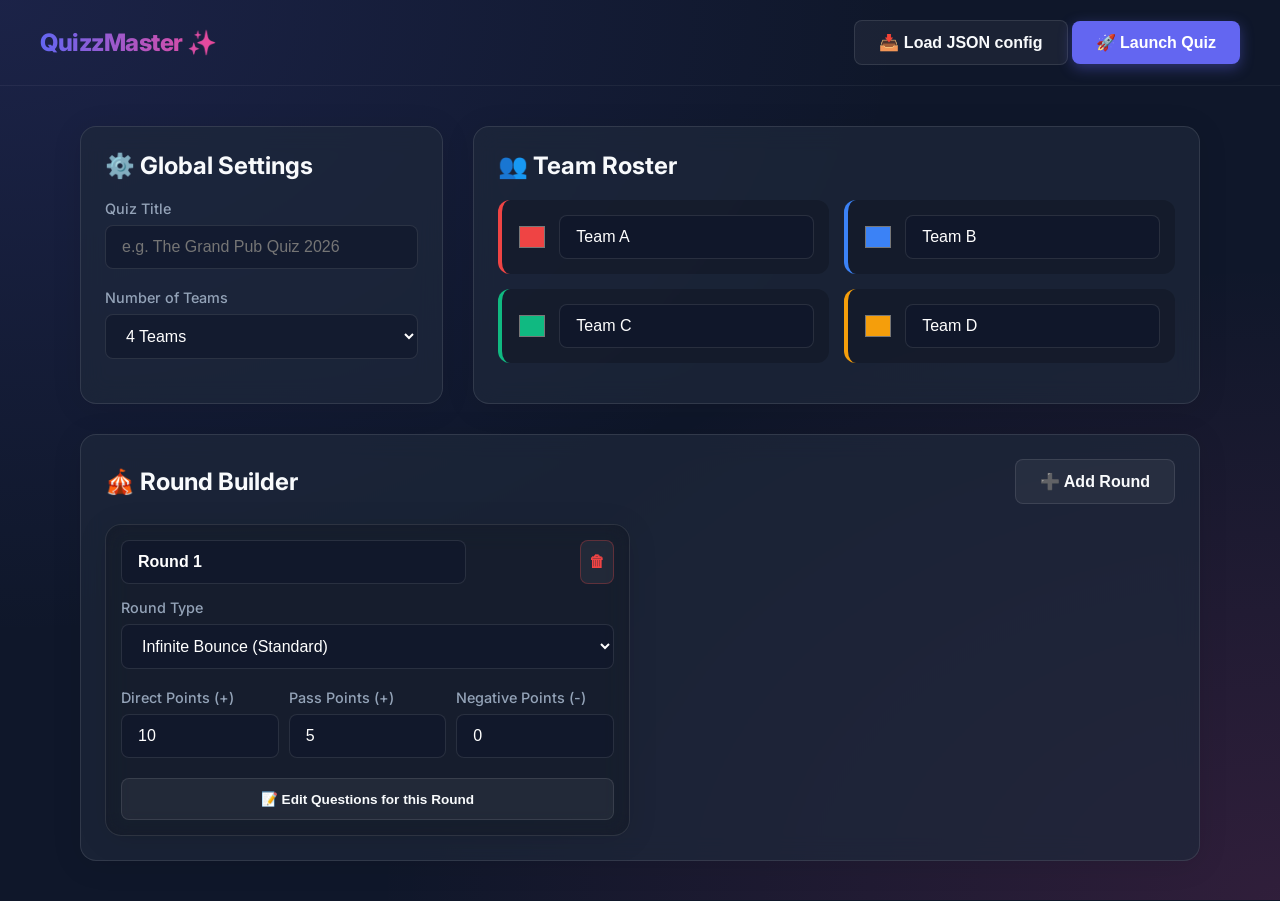
==== index.html @ 23660778 "Initial commit: Phase 1 QuizzMaster Platform" ====
<!DOCTYPE html>
<html lang="en">
<head>
    <meta charset="UTF-8">
    <meta name="viewport" content="width=device-width, initial-scale=1.0">
    <title>QuizzMaster | Setup Wizard</title>
    <link href="https://fonts.googleapis.com/css2?family=Inter:wght@400;500;600;700;800&display=swap" rel="stylesheet">
    <link rel="stylesheet" href="css/style.css">
</head>
<body>
    <header>
        <div class="brand">QuizzMaster ✨</div>
        <div>
            <button class="btn btn-secondary" onclick="loadSavedConfig()">📥 Load JSON config</button>
            <button class="btn btn-primary" onclick="launchQuiz()">🚀 Launch Quiz</button>
        </div>
    </header>

    <main class="animate-fade-in">
        <div class="setup-grid">
            <!-- Sidebar / Settings -->
            <div class="glass-panel">
                <h2 style="margin-bottom: 20px;">⚙️ Global Settings</h2>
                
                <div class="form-group">
                    <label>Quiz Title</label>
                    <input type="text" id="quizTitle" placeholder="e.g. The Grand Pub Quiz 2026">
                </div>

                <div class="form-group">
                    <label>Number of Teams</label>
                    <select id="teamCount" onchange="generateTeamInputs()">
                        <option value="2">2 Teams</option>
                        <option value="3">3 Teams</option>
                        <option value="4" selected>4 Teams</option>
                        <option value="5">5 Teams</option>
                        <option value="6">6 Teams</option>
                        <option value="8">8 Teams</option>
                        <option value="10">10 Teams</option>
                    </select>
                </div>
            </div>

            <!-- Teams Configuration -->
            <div class="glass-panel">
                <div style="display: flex; justify-content: space-between; align-items: center; margin-bottom: 20px;">
                    <h2>👥 Team Roster</h2>
                </div>
                
                <div id="teamsContainer" class="teams-list">
                    <!-- Injected via JS -->
                </div>
            </div>
        </div>

        <!-- Rounds Configuration -->
        <div class="glass-panel" style="margin-top: 30px;">
            <div style="display: flex; justify-content: space-between; align-items: center; margin-bottom: 20px;">
                <h2>🎪 Round Builder</h2>
                <button class="btn btn-secondary" onclick="addRound()">➕ Add Round</button>
            </div>
            
            <div id="roundsContainer" style="display: grid; grid-template-columns: 1fr 1fr; gap: 20px;">
                <!-- Injected via JS -->
            </div>
        </div>
    </main>

    <script src="js/setup.js"></script>
</body>
</html>
---- css/style.css ----
:root {
    --primary: #6366F1;
    --primary-hover: #4F46E5;
    --secondary: #ec4899;
    --bg-dark: #0f172a;
    --bg-card: rgba(30, 41, 59, 0.7);
    --text-main: #f8fafc;
    --text-muted: #94a3b8;
    --accent: #10b981;
    --danger: #ef4444;
}

* {
    box-sizing: border-box;
    margin: 0;
    padding: 0;
}

body {
    font-family: 'Inter', -apple-system, sans-serif;
    background: var(--bg-dark);
    background-image: 
        radial-gradient(at 0% 0%, rgba(99, 102, 241, 0.15) 0px, transparent 50%),
        radial-gradient(at 100% 100%, rgba(236, 72, 153, 0.15) 0px, transparent 50%);
    background-attachment: fixed;
    color: var(--text-main);
    min-height: 100vh;
    display: flex;
    flex-direction: column;
}

/* Glassmorphism Cards */
.glass-panel {
    background: var(--bg-card);
    backdrop-filter: blur(12px);
    -webkit-backdrop-filter: blur(12px);
    border: 1px solid rgba(255, 255, 255, 0.1);
    border-radius: 16px;
    padding: 24px;
    box-shadow: 0 4px 30px rgba(0, 0, 0, 0.1);
}

header {
    padding: 20px 40px;
    display: flex;
    justify-content: space-between;
    align-items: center;
    border-bottom: 1px solid rgba(255, 255, 255, 0.05);
}

.brand {
    font-size: 1.5rem;
    font-weight: 800;
    background: linear-gradient(to right, var(--primary), var(--secondary));
    -webkit-background-clip: text;
    -webkit-text-fill-color: transparent;
    letter-spacing: -0.5px;
}

main {
    flex: 1;
    padding: 40px;
    max-width: 1200px;
    margin: 0 auto;
    width: 100%;
}

/* Forms & Inputs */
.form-group {
    margin-bottom: 20px;
}
.form-group label {
    display: block;
    margin-bottom: 8px;
    font-weight: 500;
    color: var(--text-muted);
    font-size: 0.9rem;
}
input[type="text"], input[type="number"], select {
    width: 100%;
    padding: 12px 16px;
    background: rgba(15, 23, 42, 0.6);
    border: 1px solid rgba(255, 255, 255, 0.1);
    border-radius: 8px;
    color: #fff;
    font-size: 1rem;
    transition: all 0.3s ease;
}
input:focus, select:focus {
    outline: none;
    border-color: var(--primary);
    box-shadow: 0 0 0 3px rgba(99, 102, 241, 0.2);
}

/* Buttons */
.btn {
    padding: 12px 24px;
    border: none;
    border-radius: 8px;
    font-size: 1rem;
    font-weight: 600;
    cursor: pointer;
    transition: all 0.2s ease;
    display: inline-flex;
    align-items: center;
    justify-content: center;
    gap: 8px;
}
.btn-primary {
    background: var(--primary);
    color: #fff;
    box-shadow: 0 4px 14px 0 rgba(99, 102, 241, 0.39);
}
.btn-primary:hover {
    background: var(--primary-hover);
    transform: translateY(-1px);
}
.btn-secondary {
    background: rgba(255, 255, 255, 0.05);
    color: var(--text-main);
    border: 1px solid rgba(255, 255, 255, 0.1);
}
.btn-secondary:hover {
    background: rgba(255, 255, 255, 0.1);
}

/* Setup Wizard Grid */
.setup-grid {
    display: grid;
    grid-template-columns: 1fr 2fr;
    gap: 30px;
}

.teams-list {
    display: grid;
    grid-template-columns: repeat(auto-fill, minmax(250px, 1fr));
    gap: 15px;
    margin-top: 20px;
}
.team-card {
    display: flex;
    align-items: center;
    gap: 12px;
    background: rgba(0,0,0,0.2);
    padding: 15px;
    border-radius: 12px;
    border-left: 4px solid var(--team-color, var(--primary));
}

/* Animations */
@keyframes fadeIn {
    from { opacity: 0; transform: translateY(10px); }
    to { opacity: 1; transform: translateY(0); }
}
.animate-fade-in {
    animation: fadeIn 0.4s ease forwards;
}
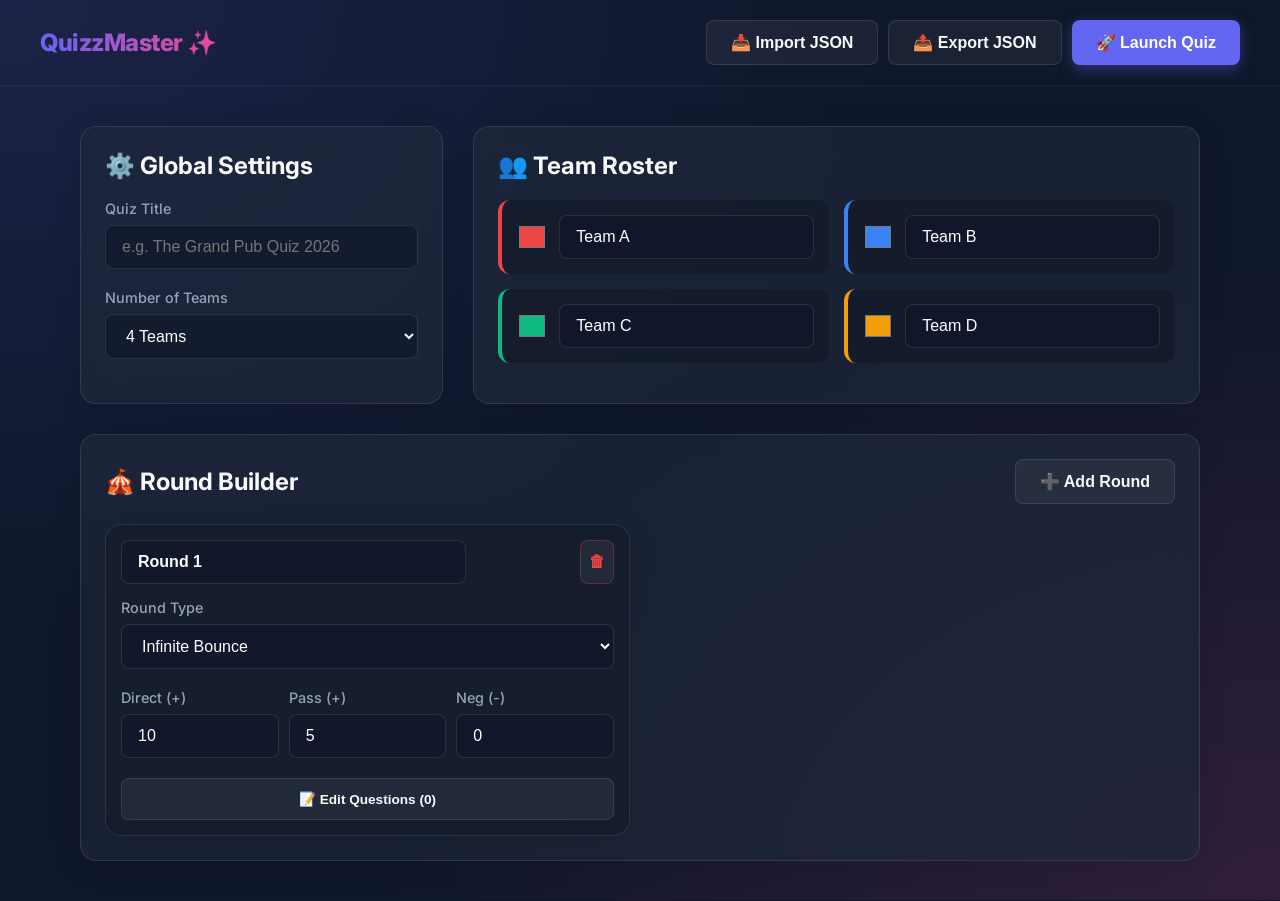
==== commit 2572ac7a: "Phase 2: Question CMS and Media Engine" ====
--- a/index.html
+++ b/index.html
@@ -10,23 +10,22 @@
 <body>
     <header>
         <div class="brand">QuizzMaster ✨</div>
-        <div>
-            <button class="btn btn-secondary" onclick="loadSavedConfig()">📥 Load JSON config</button>
+        <div style="display: flex; gap: 10px;">
+            <input type="file" id="importFile" style="display:none" accept=".json">
+            <button class="btn btn-secondary" onclick="document.getElementById('importFile').click()">📥 Import JSON</button>
+            <button class="btn btn-secondary" onclick="exportConfig()">📤 Export JSON</button>
             <button class="btn btn-primary" onclick="launchQuiz()">🚀 Launch Quiz</button>
         </div>
     </header>
 
     <main class="animate-fade-in">
         <div class="setup-grid">
-            <!-- Sidebar / Settings -->
             <div class="glass-panel">
                 <h2 style="margin-bottom: 20px;">⚙️ Global Settings</h2>
-                
                 <div class="form-group">
                     <label>Quiz Title</label>
                     <input type="text" id="quizTitle" placeholder="e.g. The Grand Pub Quiz 2026">
                 </div>
-
                 <div class="form-group">
                     <label>Number of Teams</label>
                     <select id="teamCount" onchange="generateTeamInputs()">
@@ -41,30 +40,60 @@
                 </div>
             </div>
 
-            <!-- Teams Configuration -->
             <div class="glass-panel">
                 <div style="display: flex; justify-content: space-between; align-items: center; margin-bottom: 20px;">
                     <h2>👥 Team Roster</h2>
                 </div>
-                
-                <div id="teamsContainer" class="teams-list">
-                    <!-- Injected via JS -->
-                </div>
+                <div id="teamsContainer" class="teams-list"></div>
             </div>
         </div>
 
-        <!-- Rounds Configuration -->
         <div class="glass-panel" style="margin-top: 30px;">
             <div style="display: flex; justify-content: space-between; align-items: center; margin-bottom: 20px;">
                 <h2>🎪 Round Builder</h2>
                 <button class="btn btn-secondary" onclick="addRound()">➕ Add Round</button>
             </div>
-            
-            <div id="roundsContainer" style="display: grid; grid-template-columns: 1fr 1fr; gap: 20px;">
-                <!-- Injected via JS -->
+            <div id="roundsContainer" style="display: grid; grid-template-columns: 1fr 1fr; gap: 20px;"></div>
+        </div>
+    </main>
+
+    <!-- Question Builder Modal -->
+    <div id="qModal" class="modal-overlay">
+        <div class="modal-content">
+            <div class="modal-header">
+                <h2 id="modalRoundTitle">Edit Questions</h2>
+                <button class="btn btn-secondary" onclick="closeModal()" style="padding: 5px 10px;">✕</button>
+            </div>
+            <div class="modal-body">
+                <div id="questionsList"></div>
+                
+                <div style="background: rgba(15,23,42,0.8); padding: 20px; border-radius: 8px; margin-top: 20px;">
+                    <h3>Add New Question</h3>
+                    <div class="form-group" style="margin-top: 15px;">
+                        <label>Question Text</label>
+                        <textarea id="newQText" placeholder="What is the capital of France?"></textarea>
+                    </div>
+                    <div class="form-group">
+                        <label>Question Media (Optional YouTube ID or Image URL)</label>
+                        <input type="text" id="newQMedia" placeholder="e.g. dQw4w9WgXcQ (YT ID) or https://img.url">
+                    </div>
+                    
+                    <div class="form-group" style="margin-top: 20px; border-top: 1px solid rgba(255,255,255,0.1); padding-top: 15px;">
+                        <label>Answer Text</label>
+                        <textarea id="newAText" placeholder="Paris"></textarea>
+                    </div>
+                    <div class="form-group">
+                        <label>Answer Media (Optional YouTube ID or Image URL)</label>
+                        <input type="text" id="newAMedia" placeholder="e.g. dQw4w9WgXcQ (YT ID) or https://img.url">
+                    </div>
+                    <button class="btn btn-primary" style="width: 100%;" onclick="saveNewQuestion()">➕ Save Question</button>
+                </div>
+            </div>
+            <div class="modal-footer">
+                <button class="btn btn-secondary" onclick="closeModal()">Done</button>
             </div>
         </div>
-    </main>
+    </div>
 
     <script src="js/setup.js"></script>
 </body>
--- a/css/style.css
+++ b/css/style.css
@@ -29,7 +29,6 @@
     flex-direction: column;
 }
 
-/* Glassmorphism Cards */
 .glass-panel {
     background: var(--bg-card);
     backdrop-filter: blur(12px);
@@ -65,7 +64,6 @@
     width: 100%;
 }
 
-/* Forms & Inputs */
 .form-group {
     margin-bottom: 20px;
 }
@@ -76,7 +74,7 @@
     color: var(--text-muted);
     font-size: 0.9rem;
 }
-input[type="text"], input[type="number"], select {
+input[type="text"], input[type="number"], select, textarea {
     width: 100%;
     padding: 12px 16px;
     background: rgba(15, 23, 42, 0.6);
@@ -86,13 +84,13 @@
     font-size: 1rem;
     transition: all 0.3s ease;
 }
-input:focus, select:focus {
+textarea { resize: vertical; min-height: 80px; }
+input:focus, select:focus, textarea:focus {
     outline: none;
     border-color: var(--primary);
     box-shadow: 0 0 0 3px rgba(99, 102, 241, 0.2);
 }
 
-/* Buttons */
 .btn {
     padding: 12px 24px;
     border: none;
@@ -111,47 +109,69 @@
     color: #fff;
     box-shadow: 0 4px 14px 0 rgba(99, 102, 241, 0.39);
 }
-.btn-primary:hover {
-    background: var(--primary-hover);
-    transform: translateY(-1px);
-}
+.btn-primary:hover { background: var(--primary-hover); transform: translateY(-1px); }
 .btn-secondary {
     background: rgba(255, 255, 255, 0.05);
     color: var(--text-main);
     border: 1px solid rgba(255, 255, 255, 0.1);
 }
-.btn-secondary:hover {
-    background: rgba(255, 255, 255, 0.1);
+.btn-secondary:hover { background: rgba(255, 255, 255, 0.1); }
+.btn-danger {
+    background: var(--danger);
+    color: #fff;
+}
+.btn-danger:hover { filter: brightness(0.9); }
+
+.setup-grid { display: grid; grid-template-columns: 1fr 2fr; gap: 30px; }
+.teams-list { display: grid; grid-template-columns: repeat(auto-fill, minmax(250px, 1fr)); gap: 15px; margin-top: 20px; }
+.team-card { display: flex; align-items: center; gap: 12px; background: rgba(0,0,0,0.2); padding: 15px; border-radius: 12px; border-left: 4px solid var(--team-color, var(--primary)); }
+
+/* Modals */
+.modal-overlay {
+    position: fixed;
+    top: 0; left: 0; right: 0; bottom: 0;
+    background: rgba(0,0,0,0.8);
+    backdrop-filter: blur(5px);
+    display: flex;
+    align-items: center;
+    justify-content: center;
+    z-index: 1000;
+    opacity: 0;
+    pointer-events: none;
+    transition: opacity 0.3s ease;
+}
+.modal-overlay.active {
+    opacity: 1;
+    pointer-events: all;
+}
+.modal-content {
+    background: var(--bg-dark);
+    width: 90%;
+    max-width: 800px;
+    max-height: 90vh;
+    border-radius: 16px;
+    border: 1px solid rgba(255,255,255,0.1);
+    display: flex;
+    flex-direction: column;
+    box-shadow: 0 10px 40px rgba(0,0,0,0.5);
+    transform: translateY(20px);
+    transition: transform 0.3s ease;
+}
+.modal-overlay.active .modal-content { transform: translateY(0); }
+.modal-header { padding: 20px; border-bottom: 1px solid rgba(255,255,255,0.1); display: flex; justify-content: space-between; align-items: center; }
+.modal-body { padding: 20px; overflow-y: auto; flex: 1; }
+.modal-footer { padding: 20px; border-top: 1px solid rgba(255,255,255,0.1); text-align: right; }
+
+.question-item {
+    background: rgba(255,255,255,0.05);
+    padding: 15px;
+    border-radius: 8px;
+    margin-bottom: 15px;
+    border-left: 4px solid var(--secondary);
 }
 
-/* Setup Wizard Grid */
-.setup-grid {
-    display: grid;
-    grid-template-columns: 1fr 2fr;
-    gap: 30px;
-}
-
-.teams-list {
-    display: grid;
-    grid-template-columns: repeat(auto-fill, minmax(250px, 1fr));
-    gap: 15px;
-    margin-top: 20px;
-}
-.team-card {
-    display: flex;
-    align-items: center;
-    gap: 12px;
-    background: rgba(0,0,0,0.2);
-    padding: 15px;
-    border-radius: 12px;
-    border-left: 4px solid var(--team-color, var(--primary));
-}
-
-/* Animations */
 @keyframes fadeIn {
     from { opacity: 0; transform: translateY(10px); }
     to { opacity: 1; transform: translateY(0); }
 }
-.animate-fade-in {
-    animation: fadeIn 0.4s ease forwards;
-}
+.animate-fade-in { animation: fadeIn 0.4s ease forwards; }
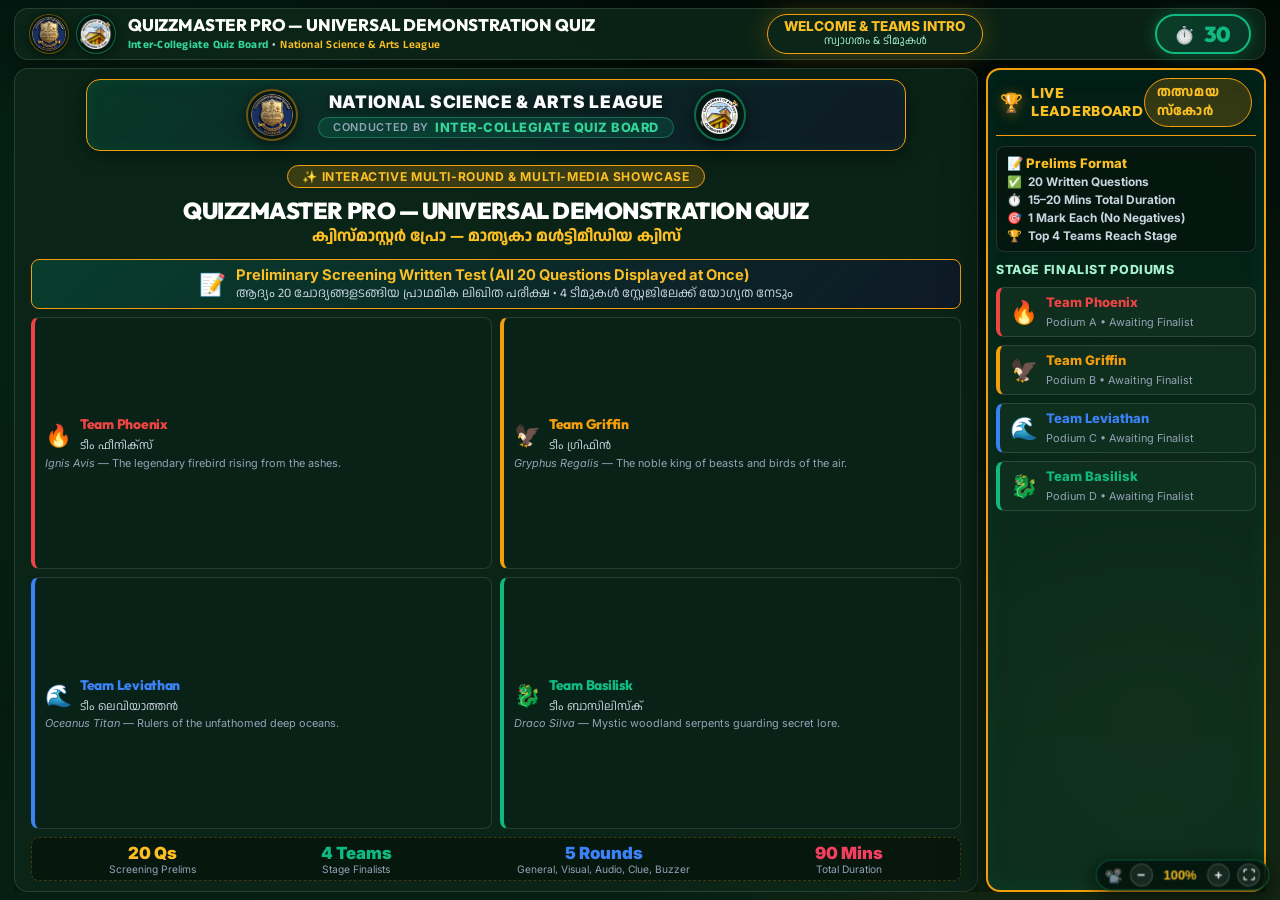
==== commit 54fc4f57: "feat: Upgrade to QuizzMaster Pro with Visual Studio, dynamic logos, 8 themes, and multimedia support" ====
--- a/index.html
+++ b/index.html
@@ -3,98 +3,82 @@
 <head>
     <meta charset="UTF-8">
     <meta name="viewport" content="width=device-width, initial-scale=1.0">
-    <title>QuizzMaster | Setup Wizard</title>
-    <link href="https://fonts.googleapis.com/css2?family=Inter:wght@400;500;600;700;800&display=swap" rel="stylesheet">
-    <link rel="stylesheet" href="css/style.css">
+    <title>The Sahyadri Wildlife Quiz 2026 | Public Projection Screen</title>
+        <link rel="preconnect" href="https://fonts.googleapis.com">
+    <link rel="preconnect" href="https://fonts.gstatic.com" crossorigin>
+    <link href="https://fonts.googleapis.com/css2?family=Anek+Malayalam:wght@300;400;500;600;700;800&family=Outfit:wght@400;600;700;800;900&family=Inter:wght@400;500;600;700&display=swap" rel="stylesheet">
+    <link rel="stylesheet" href="css/common.css?v=65">
+    <link rel="stylesheet" href="css/public.css?v=65">
 </head>
 <body>
-    <header>
-        <div class="brand">QuizzMaster ✨</div>
-        <div style="display: flex; gap: 10px;">
-            <input type="file" id="importFile" style="display:none" accept=".json">
-            <button class="btn btn-secondary" onclick="document.getElementById('importFile').click()">📥 Import JSON</button>
-            <button class="btn btn-secondary" onclick="exportConfig()">📤 Export JSON</button>
-            <button class="btn btn-primary" onclick="launchQuiz()">🚀 Launch Quiz</button>
-        </div>
-    </header>
-
-    <main class="animate-fade-in">
-        <div class="setup-grid">
-            <div class="glass-panel">
-                <h2 style="margin-bottom: 20px;">⚙️ Global Settings</h2>
-                <div class="form-group">
-                    <label>Quiz Title</label>
-                    <input type="text" id="quizTitle" placeholder="e.g. The Grand Pub Quiz 2026">
+    <div class="public-container">
+        <!-- Top Navigation & Stage HUD -->
+        <header class="public-header glass-panel">
+            <div class="brand-section">
+                <div class="brand-institution-logos" id="publicBrandLogos">
+                    <img src="assets/branding/gvc_college_emblem_512.png" alt="Primary Logo" class="brand-logo-img emblem-college" id="publicLogoPrimary" />
+                    <img src="assets/branding/gvc_botany_logo.png" alt="Secondary Logo" class="brand-logo-img emblem-botany" id="publicLogoSecondary" />
                 </div>
-                <div class="form-group">
-                    <label>Number of Teams</label>
-                    <select id="teamCount" onchange="generateTeamInputs()">
-                        <option value="2">2 Teams</option>
-                        <option value="3">3 Teams</option>
-                        <option value="4" selected>4 Teams</option>
-                        <option value="5">5 Teams</option>
-                        <option value="6">6 Teams</option>
-                        <option value="8">8 Teams</option>
-                        <option value="10">10 Teams</option>
-                    </select>
+                <div class="brand-title">
+                    <h1 id="publicQuizTitle">THE SAHYADRI WILDLIFE QUIZ</h1>
+                    <p class="brand-conducted-by" id="publicBrandConductedBy">
+                        <span class="inst-dept" id="publicDeptText">Department of Botany</span> • <span class="inst-college" id="publicInstText">Govt. Victoria College, Palakkad</span>
+                    </p>
                 </div>
             </div>
 
-            <div class="glass-panel">
-                <div style="display: flex; justify-content: space-between; align-items: center; margin-bottom: 20px;">
-                    <h2>👥 Team Roster</h2>
+            <div class="round-info-pill" id="roundInfoPill">
+                <span class="round-title-main" id="roundTitleEn">Stage Finals</span>
+                <span class="round-title-sub ml-text" id="roundTitleMl">സ്റ്റേജ് മത്സരങ്ങൾ</span>
+            </div>
+
+            <div class="timer-container">
+                <div class="timer-box" id="timerBox">30</div>
+            </div>
+        </header>
+
+        <!-- Main Stage Split Layout -->
+        <main class="public-body">
+            <!-- Left Main Stage Area -->
+            <section class="stage-main" id="stageArea">
+                <!-- Dynamically populated via public_app.js -->
+            </section>
+
+            <!-- Right Dedicated Live Scoreboard (Self-Contained) -->
+            <aside class="stage-sidebar glass-panel" id="stageSidebar">
+                <div class="scoreboard-header">
+                    <div class="scoreboard-title-group">
+                        <span class="scoreboard-header-icon">🏆</span>
+                        <h3>Live Leaderboard</h3>
+                    </div>
+                    <span class="badge badge-gold ml-text">തത്സമയ സ്കോർ</span>
                 </div>
-                <div id="teamsContainer" class="teams-list"></div>
-            </div>
-        </div>
-
-        <div class="glass-panel" style="margin-top: 30px;">
-            <div style="display: flex; justify-content: space-between; align-items: center; margin-bottom: 20px;">
-                <h2>🎪 Round Builder</h2>
-                <button class="btn btn-secondary" onclick="addRound()">➕ Add Round</button>
-            </div>
-            <div id="roundsContainer" style="display: grid; grid-template-columns: 1fr 1fr; gap: 20px;"></div>
-        </div>
-    </main>
-
-    <!-- Question Builder Modal -->
-    <div id="qModal" class="modal-overlay">
-        <div class="modal-content">
-            <div class="modal-header">
-                <h2 id="modalRoundTitle">Edit Questions</h2>
-                <button class="btn btn-secondary" onclick="closeModal()" style="padding: 5px 10px;">✕</button>
-            </div>
-            <div class="modal-body">
-                <div id="questionsList"></div>
-                
-                <div style="background: rgba(15,23,42,0.8); padding: 20px; border-radius: 8px; margin-top: 20px;">
-                    <h3>Add New Question</h3>
-                    <div class="form-group" style="margin-top: 15px;">
-                        <label>Question Text</label>
-                        <textarea id="newQText" placeholder="What is the capital of France?"></textarea>
-                    </div>
-                    <div class="form-group">
-                        <label>Question Media (Optional YouTube ID or Image URL)</label>
-                        <input type="text" id="newQMedia" placeholder="e.g. dQw4w9WgXcQ (YT ID) or https://img.url">
-                    </div>
-                    
-                    <div class="form-group" style="margin-top: 20px; border-top: 1px solid rgba(255,255,255,0.1); padding-top: 15px;">
-                        <label>Answer Text</label>
-                        <textarea id="newAText" placeholder="Paris"></textarea>
-                    </div>
-                    <div class="form-group">
-                        <label>Answer Media (Optional YouTube ID or Image URL)</label>
-                        <input type="text" id="newAMedia" placeholder="e.g. dQw4w9WgXcQ (YT ID) or https://img.url">
-                    </div>
-                    <button class="btn btn-primary" style="width: 100%;" onclick="saveNewQuestion()">➕ Save Question</button>
+                <div class="teams-list" id="teamsList">
+                    <!-- Dynamically populated & sorted 4 team score cards -->
                 </div>
-            </div>
-            <div class="modal-footer">
-                <button class="btn btn-secondary" onclick="closeModal()">Done</button>
-            </div>
-        </div>
+                <div class="stage-sidebar-footer" id="sidebarFooter">
+                    <!-- Scoring rules & stage status matrix -->
+                </div>
+            </aside>
+        </main>
     </div>
 
-    <script src="js/setup.js"></script>
+    <!-- Discreet Floating Projector Zoom & Fullscreen Calibration HUD -->
+    <div id="projectorZoomHud" class="projector-zoom-hud" title="Projector Screen Calibration">
+        <span class="hud-icon">📽️</span>
+        <button type="button" class="hud-btn" id="hudBtnZoomOut" onclick="adjustProjectorZoom(-0.05)" title="Zoom Out (-5%)">−</button>
+        <span id="hudZoomText" class="hud-text" onclick="setProjectorZoom(1.0)" title="Click to reset to 100%">100%</span>
+        <button type="button" class="hud-btn" id="hudBtnZoomIn" onclick="adjustProjectorZoom(0.05)" title="Zoom In (+5%)">+</button>
+        <button type="button" class="hud-btn hud-btn-fit" onclick="togglePublicFullscreen()" title="Toggle True Borderless Fullscreen (F11)">⛶</button>
+    </div>
+
+    <!-- Core Scripts -->
+    <script src="presets/sample_multimedia_quiz.js?v=66"></script>
+    <script src="presets/sahyadri_wildlife_2026.js?v=66"></script>
+    <script src="js/media_player.js?v=66"></script>
+    <script src="js/sound_effects.js?v=66"></script>
+    <script src="js/quiz_data.js?v=66"></script>
+    <script src="js/quiz_state.js?v=66"></script>
+    <script src="js/public_app.js?v=66"></script>
 </body>
 </html>
--- a/css/common.css
+++ b/css/common.css
@@ -0,0 +1,309 @@
+/* Design Tokens & Global Styles */
+@import url('https://fonts.googleapis.com/css2?family=Anek+Malayalam:wght@300;400;500;600;700;800&family=Outfit:wght@400;600;700;800;900&family=Inter:wght@400;500;600;700&display=swap');
+
+/* ==========================================================================
+   Curated High-Contrast Dark Themes for Stage & Projection
+   ========================================================================== */
+
+/* 1. Emerald Rainforest (Default) */
+:root, [data-theme="emerald"] {
+    --theme-name: 'emerald';
+    --bg-dark: #04140D;
+    --bg-canvas: #082115;
+    --bg-panel: rgba(12, 38, 25, 0.88);
+    --bg-card: rgba(16, 48, 32, 0.95);
+    --bg-card-subtle: rgba(5, 23, 15, 0.92);
+    --accent-primary: #10B981;
+    --accent-dark: #064E3B;
+    --accent-glow: rgba(16, 185, 129, 0.28);
+    --border-accent: rgba(16, 185, 129, 0.4);
+    --border-gold: #F59E0B;
+    --border-subtle: rgba(245, 158, 11, 0.25);
+    --border-card: rgba(255, 255, 255, 0.12);
+    --border-emerald: #10B981;
+    --text-white: #FFFFFF;
+    --text-gold: #FBBF24;
+    --text-mint: #A7F3D0;
+    --text-muted: #94A3B8;
+    --emerald-primary: #10B981;
+    --emerald-dark: #064E3B;
+    --amber-primary: #F59E0B;
+    --sapphire-primary: #3B82F6;
+    --ruby-primary: #EF4444;
+    --gold-primary: #F59E0B;
+    --radius-sm: 8px;
+    --radius-md: 14px;
+    --radius-lg: 20px;
+    --shadow-glow: 0 0 25px rgba(245, 158, 11, 0.25);
+    --shadow-card: 0 10px 30px rgba(0, 0, 0, 0.45);
+    --font-heading: 'Outfit', sans-serif;
+    --font-body: 'Inter', sans-serif;
+    --font-ml: 'Anek Malayalam', 'Nirmala UI', sans-serif;
+    --bg-gradient: radial-gradient(circle at 10% 20%, rgba(16, 185, 129, 0.12) 0%, transparent 40%), radial-gradient(circle at 90% 80%, rgba(245, 158, 11, 0.08) 0%, transparent 40%), linear-gradient(180deg, #020C07 0%, #061F13 100%);
+    --answer-card-grad: linear-gradient(135deg, rgba(6, 78, 59, 0.92), rgba(15, 23, 42, 0.96));
+}
+
+/* 2. Midnight Oceanic / Deep Sapphire */
+[data-theme="sapphire"] {
+    --theme-name: 'sapphire';
+    --bg-dark: #020B17;
+    --bg-canvas: #06162E;
+    --bg-panel: rgba(10, 31, 64, 0.88);
+    --bg-card: rgba(14, 43, 87, 0.95);
+    --bg-card-subtle: rgba(5, 21, 46, 0.92);
+    --accent-primary: #0EA5E9;
+    --accent-dark: #0369A1;
+    --accent-glow: rgba(14, 165, 233, 0.3);
+    --border-accent: rgba(14, 165, 233, 0.4);
+    --border-gold: #F59E0B;
+    --border-subtle: rgba(56, 189, 248, 0.28);
+    --border-card: rgba(255, 255, 255, 0.14);
+    --border-emerald: #0EA5E9;
+    --text-white: #FFFFFF;
+    --text-gold: #FBBF24;
+    --text-mint: #BAE6FD;
+    --text-muted: #94A3B8;
+    --emerald-primary: #0EA5E9;
+    --emerald-dark: #0369A1;
+    --bg-gradient: radial-gradient(circle at 10% 20%, rgba(14, 165, 233, 0.16) 0%, transparent 40%), radial-gradient(circle at 90% 80%, rgba(245, 158, 11, 0.08) 0%, transparent 40%), linear-gradient(180deg, #01060E 0%, #06172E 100%);
+    --answer-card-grad: linear-gradient(135deg, rgba(12, 53, 107, 0.94), rgba(4, 14, 28, 0.98));
+}
+
+/* 3. Volcanic Obsidian / Crimson Twilight */
+[data-theme="obsidian"] {
+    --theme-name: 'obsidian';
+    --bg-dark: #0E0508;
+    --bg-canvas: #1A0A10;
+    --bg-panel: rgba(43, 15, 26, 0.88);
+    --bg-card: rgba(61, 21, 37, 0.95);
+    --bg-card-subtle: rgba(26, 9, 16, 0.92);
+    --accent-primary: #F43F5E;
+    --accent-dark: #9F1239;
+    --accent-glow: rgba(244, 63, 94, 0.3);
+    --border-accent: rgba(244, 63, 94, 0.4);
+    --border-gold: #F59E0B;
+    --border-subtle: rgba(244, 63, 94, 0.28);
+    --border-card: rgba(255, 255, 255, 0.14);
+    --border-emerald: #F43F5E;
+    --text-white: #FFFFFF;
+    --text-gold: #FBBF24;
+    --text-mint: #FECDD3;
+    --text-muted: #A1A1AA;
+    --emerald-primary: #F43F5E;
+    --emerald-dark: #9F1239;
+    --bg-gradient: radial-gradient(circle at 10% 20%, rgba(244, 63, 94, 0.16) 0%, transparent 40%), radial-gradient(circle at 90% 80%, rgba(245, 158, 11, 0.08) 0%, transparent 40%), linear-gradient(180deg, #080204 0%, #170910 100%);
+    --answer-card-grad: linear-gradient(135deg, rgba(136, 19, 55, 0.94), rgba(18, 5, 11, 0.98));
+}
+
+/* 4. Royal Amethyst / Sahyadri Twilight */
+[data-theme="amethyst"] {
+    --theme-name: 'amethyst';
+    --bg-dark: #0A0514;
+    --bg-canvas: #140A26;
+    --bg-panel: rgba(36, 17, 66, 0.88);
+    --bg-card: rgba(49, 24, 92, 0.95);
+    --bg-card-subtle: rgba(22, 10, 41, 0.92);
+    --accent-primary: #8B5CF6;
+    --accent-dark: #5B21B6;
+    --accent-glow: rgba(139, 92, 246, 0.3);
+    --border-accent: rgba(139, 92, 246, 0.4);
+    --border-gold: #F59E0B;
+    --border-subtle: rgba(167, 139, 250, 0.28);
+    --border-card: rgba(255, 255, 255, 0.14);
+    --border-emerald: #8B5CF6;
+    --text-white: #FFFFFF;
+    --text-gold: #FBBF24;
+    --text-mint: #DDD6FE;
+    --text-muted: #A1A1AA;
+    --emerald-primary: #8B5CF6;
+    --emerald-dark: #5B21B6;
+    --bg-gradient: radial-gradient(circle at 10% 20%, rgba(139, 92, 246, 0.16) 0%, transparent 40%), radial-gradient(circle at 90% 80%, rgba(245, 158, 11, 0.08) 0%, transparent 40%), linear-gradient(180deg, #05020B 0%, #130924 100%);
+    --answer-card-grad: linear-gradient(135deg, rgba(91, 33, 182, 0.94), rgba(15, 6, 26, 0.98));
+}
+
+/* 5. Sahyadri Slate / Arctic Graphite */
+[data-theme="slate"] {
+    --theme-name: 'slate';
+    --bg-dark: #080C14;
+    --bg-canvas: #0F172A;
+    --bg-panel: rgba(30, 41, 59, 0.9);
+    --bg-card: rgba(41, 56, 82, 0.95);
+    --bg-card-subtle: rgba(15, 23, 42, 0.92);
+    --accent-primary: #38BDF8;
+    --accent-dark: #0284C7;
+    --accent-glow: rgba(56, 189, 248, 0.3);
+    --border-accent: rgba(56, 189, 248, 0.4);
+    --border-gold: #F59E0B;
+    --border-subtle: rgba(245, 158, 11, 0.3);
+    --border-card: rgba(255, 255, 255, 0.15);
+    --border-emerald: #38BDF8;
+    --text-white: #FFFFFF;
+    --text-gold: #FBBF24;
+    --text-mint: #E2E8F0;
+    --text-muted: #94A3B8;
+    --emerald-primary: #38BDF8;
+    --emerald-dark: #0284C7;
+    --bg-gradient: radial-gradient(circle at 10% 20%, rgba(56, 189, 248, 0.12) 0%, transparent 40%), radial-gradient(circle at 90% 80%, rgba(245, 158, 11, 0.08) 0%, transparent 40%), linear-gradient(180deg, #04070D 0%, #0E1626 100%);
+    --answer-card-grad: linear-gradient(135deg, rgba(30, 41, 59, 0.95), rgba(9, 14, 24, 0.98));
+}
+
+/* 6. Golden Savanna / Warm Dusk Bronze */
+[data-theme="savanna"] {
+    --theme-name: 'savanna';
+    --bg-dark: #120904;
+    --bg-canvas: #1F1007;
+    --bg-panel: rgba(45, 23, 11, 0.88);
+    --bg-card: rgba(64, 32, 16, 0.95);
+    --bg-card-subtle: rgba(26, 13, 6, 0.92);
+    --accent-primary: #F59E0B;
+    --accent-dark: #B45309;
+    --accent-glow: rgba(245, 158, 11, 0.3);
+    --border-accent: rgba(245, 158, 11, 0.45);
+    --border-gold: #FBBF24;
+    --border-subtle: rgba(245, 158, 11, 0.28);
+    --border-card: rgba(255, 255, 255, 0.14);
+    --border-emerald: #F59E0B;
+    --text-white: #FFFFFF;
+    --text-gold: #FBBF24;
+    --text-mint: #FDE68A;
+    --text-muted: #A1A1AA;
+    --emerald-primary: #F59E0B;
+    --emerald-dark: #B45309;
+    --bg-gradient: radial-gradient(circle at 10% 20%, rgba(245, 158, 11, 0.16) 0%, transparent 40%), radial-gradient(circle at 90% 80%, rgba(234, 88, 12, 0.08) 0%, transparent 40%), linear-gradient(180deg, #0A0401 0%, #170B05 100%);
+    --answer-card-grad: linear-gradient(135deg, rgba(146, 64, 14, 0.94), rgba(24, 11, 5, 0.98));
+}
+
+/* 7. Cyberpunk Neon (Electric Purple & Neon Cyan) */
+[data-theme="cyber"] {
+    --theme-name: 'cyber';
+    --bg-dark: #070614;
+    --bg-canvas: #0E0A24;
+    --bg-panel: rgba(22, 16, 52, 0.90);
+    --bg-card: rgba(32, 24, 76, 0.95);
+    --bg-card-subtle: rgba(14, 10, 34, 0.92);
+    --accent-primary: #06B6D4;
+    --accent-dark: #0891B2;
+    --accent-glow: rgba(6, 182, 212, 0.35);
+    --border-accent: rgba(6, 182, 212, 0.5);
+    --border-gold: #F43F5E;
+    --border-subtle: rgba(168, 85, 247, 0.32);
+    --border-card: rgba(255, 255, 255, 0.16);
+    --border-emerald: #06B6D4;
+    --text-white: #FFFFFF;
+    --text-gold: #F472B6;
+    --text-mint: #67E8F9;
+    --text-muted: #94A3B8;
+    --emerald-primary: #06B6D4;
+    --emerald-dark: #0891B2;
+    --bg-gradient: radial-gradient(circle at 10% 20%, rgba(6, 182, 212, 0.18) 0%, transparent 40%), radial-gradient(circle at 90% 80%, rgba(236, 72, 153, 0.14) 0%, transparent 40%), linear-gradient(180deg, #05030F 0%, #0E0A26 100%);
+    --answer-card-grad: linear-gradient(135deg, rgba(49, 18, 92, 0.96), rgba(10, 6, 26, 0.98));
+}
+
+/* 8. Imperial Monochrome (Deep Charcoal & Regal Gold) */
+[data-theme="monochrome"] {
+    --theme-name: 'monochrome';
+    --bg-dark: #0A0A0C;
+    --bg-canvas: #131316;
+    --bg-panel: rgba(24, 24, 28, 0.92);
+    --bg-card: rgba(36, 36, 42, 0.95);
+    --bg-card-subtle: rgba(18, 18, 22, 0.92);
+    --accent-primary: #F59E0B;
+    --accent-dark: #B45309;
+    --accent-glow: rgba(245, 158, 11, 0.35);
+    --border-accent: rgba(245, 158, 11, 0.55);
+    --border-gold: #FBBF24;
+    --border-subtle: rgba(255, 255, 255, 0.20);
+    --border-card: rgba(255, 255, 255, 0.18);
+    --border-emerald: #F59E0B;
+    --text-white: #FFFFFF;
+    --text-gold: #FBBF24;
+    --text-mint: #E5E7EB;
+    --text-muted: #A1A1AA;
+    --emerald-primary: #F59E0B;
+    --emerald-dark: #B45309;
+    --bg-gradient: radial-gradient(circle at 10% 20%, rgba(245, 158, 11, 0.14) 0%, transparent 40%), radial-gradient(circle at 90% 80%, rgba(255, 255, 255, 0.05) 0%, transparent 40%), linear-gradient(180deg, #060608 0%, #121215 100%);
+    --answer-card-grad: linear-gradient(135deg, rgba(45, 45, 52, 0.96), rgba(12, 12, 14, 0.98));
+}
+
+
+
+* {
+    margin: 0;
+    padding: 0;
+    box-sizing: border-box;
+}
+
+body {
+    background-color: var(--bg-dark);
+    background-image: var(--bg-gradient);
+    color: var(--text-white);
+    font-family: var(--font-body);
+    min-height: 100vh;
+    overflow-x: hidden;
+    transition: background-color 0.3s ease, background-image 0.3s ease;
+}
+
+h1, h2, h3, h4 {
+    font-family: var(--font-heading);
+    letter-spacing: -0.02em;
+}
+
+.ml-text, [lang="ml"], .qn-text-ml, .answer-title-ml, .team-name-ml, .round-title-sub, .exam-card-ml, .round-intro-title-ml, .round-desc-ml, .clue-ml, .fact-ml, .welcome-title-ml, .winner-title-ml, .prelim-q-ml {
+    font-family: var(--font-ml) !important;
+    letter-spacing: normal;
+    line-height: 1.42;
+}
+
+/* Glassmorphism Classes */
+.glass-panel {
+    background: var(--bg-panel);
+    backdrop-filter: blur(14px);
+    -webkit-backdrop-filter: blur(14px);
+    border: 1px solid var(--border-card);
+    border-radius: var(--radius-md);
+    box-shadow: var(--shadow-card);
+}
+
+.gold-glow {
+    box-shadow: 0 0 30px rgba(245, 158, 11, 0.35);
+}
+
+.badge {
+    display: inline-flex;
+    align-items: center;
+    gap: 6px;
+    padding: 4px 12px;
+    border-radius: 9999px;
+    font-size: 0.85rem;
+    font-weight: 700;
+    text-transform: uppercase;
+    letter-spacing: 0.05em;
+}
+
+.badge-gold {
+    background: rgba(245, 158, 11, 0.2);
+    color: var(--text-gold);
+    border: 1px solid var(--border-gold);
+}
+
+.badge-emerald {
+    background: rgba(16, 185, 129, 0.2);
+    color: var(--emerald-primary);
+    border: 1px solid var(--emerald-primary);
+}
+
+/* Custom Scrollbar */
+::-webkit-scrollbar {
+    width: 8px;
+    height: 8px;
+}
+::-webkit-scrollbar-track {
+    background: rgba(0, 0, 0, 0.2);
+}
+::-webkit-scrollbar-thumb {
+    background: var(--emerald-dark);
+    border-radius: 4px;
+}
+::-webkit-scrollbar-thumb:hover {
+    background: var(--emerald-primary);
+}
--- a/css/public.css
+++ b/css/public.css
@@ -0,0 +1,2363 @@
+/* ==========================================================================
+   THE SAHYADRI WILDLIFE QUIZ - PUBLIC PROJECTION VIEWPORT STYLES
+   Engineered for 100% Zero-Scrollbar Fit, No Empty Voids & Anek Malayalam
+   ========================================================================== */
+
+/* Universal Scrollbar Killer - STRICTLY NO SCROLL BARS */
+* {
+    scrollbar-width: none !important;
+    -ms-overflow-style: none !important;
+}
+*::-webkit-scrollbar {
+    display: none !important;
+    width: 0 !important;
+    height: 0 !important;
+}
+
+html, body {
+    margin: 0;
+    padding: 0;
+    width: 100vw;
+    height: 100vh;
+    max-width: 100vw;
+    max-height: 100vh;
+    overflow: hidden !important;
+    box-sizing: border-box;
+    font-family: var(--font-body);
+}
+
+:root {
+    --projector-zoom: 1;
+}
+
+/* Public Root Container */
+.public-container {
+    display: flex;
+    flex-direction: column;
+    zoom: var(--projector-zoom, 1);
+    width: calc(100vw / var(--projector-zoom, 1));
+    height: calc(100vh / var(--projector-zoom, 1));
+    max-width: calc(100vw / var(--projector-zoom, 1));
+    max-height: calc(100vh / var(--projector-zoom, 1));
+    padding: 8px 14px;
+    gap: 8px;
+    overflow: hidden !important;
+    box-sizing: border-box;
+    transform-origin: top left;
+}
+
+/* Top Header Bar */
+.public-header {
+    display: flex;
+    justify-content: space-between;
+    align-items: center;
+    padding: 6px 14px;
+    height: 52px;
+    flex-shrink: 0;
+    box-sizing: border-box;
+}
+
+.brand-section {
+    display: flex;
+    align-items: center;
+    gap: 12px;
+}
+
+.brand-institution-logos {
+    display: flex;
+    align-items: center;
+    gap: 7px;
+    flex-shrink: 0;
+}
+
+.brand-logo-img {
+    height: 40px;
+    width: 40px;
+    object-fit: contain;
+    border-radius: 50%;
+    background: rgba(4, 20, 14, 0.75);
+    padding: 2px;
+    box-shadow: 0 2px 8px rgba(0, 0, 0, 0.45);
+    border: 1.5px solid rgba(245, 158, 11, 0.4);
+    flex-shrink: 0;
+    transition: transform 0.25s ease, box-shadow 0.25s ease;
+}
+
+.brand-logo-img.emblem-botany {
+    border-color: rgba(16, 185, 129, 0.5);
+}
+
+.brand-logo-img:hover {
+    transform: scale(1.08);
+    box-shadow: 0 4px 14px rgba(16, 185, 129, 0.5);
+}
+
+.brand-logo-icon {
+    font-size: 1.5rem;
+    background: linear-gradient(135deg, var(--accent-primary), var(--accent-dark));
+    width: 38px;
+    height: 38px;
+    display: flex;
+    align-items: center;
+    justify-content: center;
+    border-radius: var(--radius-sm);
+    box-shadow: 0 4px 15px var(--accent-glow);
+    flex-shrink: 0;
+}
+
+.brand-title {
+    display: flex;
+    flex-direction: column;
+    justify-content: center;
+}
+
+.brand-title h1 {
+    font-size: 1.05rem;
+    font-weight: 800;
+    color: var(--text-white);
+    letter-spacing: -0.01em;
+    margin: 0;
+    white-space: nowrap;
+    line-height: 1.2;
+}
+
+.brand-title p {
+    font-size: 0.72rem;
+    color: var(--text-gold);
+    font-weight: 600;
+    margin: 0;
+    font-family: var(--font-ml) !important;
+    white-space: nowrap;
+}
+
+.brand-conducted-by {
+    font-size: 0.70rem !important;
+    color: #CBD5E1 !important;
+    font-weight: 600 !important;
+    margin: 1px 0 0 0 !important;
+    white-space: nowrap;
+    display: flex;
+    align-items: center;
+    gap: 4px;
+    letter-spacing: 0.02em;
+    font-family: var(--font-body) !important;
+}
+
+.brand-conducted-by .inst-dept {
+    color: #34D399;
+    font-weight: 700;
+}
+
+.brand-conducted-by .inst-college {
+    color: var(--text-gold);
+    font-weight: 600;
+}
+
+.round-info-pill {
+    display: flex;
+    flex-direction: column;
+    align-items: center;
+    justify-content: center;
+    background: var(--bg-panel);
+    border: 1.5px solid var(--border-gold);
+    padding: 3px 16px;
+    border-radius: var(--radius-lg);
+    box-shadow: var(--shadow-glow);
+}
+
+.round-title-main {
+    font-size: 0.85rem;
+    font-weight: 800;
+    color: var(--text-gold);
+    text-transform: uppercase;
+    white-space: nowrap;
+}
+
+.round-title-sub {
+    font-size: 0.70rem;
+    color: var(--text-mint);
+    font-family: var(--font-ml) !important;
+    white-space: nowrap;
+}
+
+/* Timer Display - Sleek Broadcast Capsule Pill (NO CLIPPING) */
+.timer-container {
+    display: flex;
+    align-items: center;
+    gap: 8px;
+    flex-shrink: 0;
+}
+
+.timer-box {
+    min-width: 96px;
+    height: 40px;
+    padding: 0 14px;
+    border-radius: 20px;
+    background: linear-gradient(135deg, rgba(16, 185, 129, 0.18), rgba(6, 78, 59, 0.42));
+    border: 2px solid var(--emerald-primary);
+    display: inline-flex;
+    align-items: center;
+    justify-content: center;
+    gap: 8px;
+    font-family: var(--font-heading);
+    font-size: 1.35rem;
+    font-weight: 900;
+    color: var(--emerald-primary);
+    box-shadow: 0 0 16px rgba(16, 185, 129, 0.35);
+    transition: all 0.3s ease;
+    letter-spacing: 0.04em;
+    box-sizing: border-box;
+    white-space: nowrap;
+}
+
+.timer-warning {
+    border-color: var(--ruby-primary) !important;
+    color: var(--ruby-primary) !important;
+    background: linear-gradient(135deg, rgba(239, 68, 68, 0.22), rgba(185, 28, 28, 0.45)) !important;
+    box-shadow: 0 0 25px rgba(239, 68, 68, 0.6) !important;
+    animation: timerPulse 0.6s infinite alternate;
+}
+
+@keyframes timerPulse {
+    0% { transform: scale(1); }
+    100% { transform: scale(1.06); }
+}
+
+/* Main Layout Split - Self-Contained Balanced Proportions */
+.public-body {
+    display: grid;
+    grid-template-columns: 1fr clamp(340px, 23.5vw, 420px);
+    gap: 12px;
+    flex: 1;
+    min-height: 0;
+    height: calc(100vh - 68px);
+    max-height: calc(100vh - 68px);
+    overflow: hidden !important;
+    box-sizing: border-box;
+}
+
+/* Left Stage View Area */
+.stage-main {
+    display: flex;
+    flex-direction: column;
+    height: 100%;
+    max-height: 100%;
+    min-height: 0;
+    overflow: hidden !important;
+    padding-right: 0;
+    box-sizing: border-box;
+}
+
+/* Right Sidebar: Dedicated Live Scoreboard (Self-Contained & Gold-Framed) */
+.stage-sidebar {
+    display: flex;
+    flex-direction: column;
+    height: 100%;
+    max-height: 100%;
+    min-height: 0;
+    overflow: hidden !important;
+    padding: clamp(8px, 1.2vh, 12px) clamp(10px, 1.2vw, 14px);
+    gap: clamp(8px, 1.2vh, 12px);
+    box-sizing: border-box;
+    background: rgba(6, 78, 59, 0.28);
+    border: 2px solid var(--border-gold);
+    border-radius: var(--radius-md);
+    box-shadow: 0 12px 40px rgba(0, 0, 0, 0.65), inset 0 0 25px rgba(16, 185, 129, 0.08);
+}
+
+.scoreboard-header {
+    display: flex;
+    align-items: center;
+    justify-content: space-between;
+    padding: 2px 4px 8px 4px;
+    border-bottom: 1.5px solid var(--border-gold);
+    flex-shrink: 0;
+}
+
+.scoreboard-title-group {
+    display: flex;
+    align-items: center;
+    gap: 8px;
+}
+
+.scoreboard-header-icon {
+    font-size: 1.15rem;
+    filter: drop-shadow(0 2px 6px rgba(245, 158, 11, 0.5));
+}
+
+.scoreboard-header h3 {
+    font-size: clamp(0.85rem, 1.1vw, 1.0rem);
+    font-weight: 800;
+    color: var(--text-gold);
+    text-transform: uppercase;
+    letter-spacing: 0.05em;
+    margin: 0;
+}
+
+/* 4 Team Score Cards (Maintains Exact Shape, Non-Bulky, Self-Contained) */
+.teams-list {
+    display: flex;
+    flex-direction: column;
+    gap: clamp(6px, 1vh, 9px);
+    flex-shrink: 0;
+    box-sizing: border-box;
+}
+
+.team-score-card {
+    display: flex;
+    flex-direction: column;
+    justify-content: center;
+    padding: 0;
+    border-radius: 8px;
+    background: linear-gradient(90deg, rgba(255, 255, 255, 0.06) 0%, rgba(15, 23, 42, 0.75) 100%);
+    border: 1.5px solid var(--border-card);
+    transition: border-color 0.25s ease, box-shadow 0.25s ease, background 0.25s ease;
+    position: relative;
+    overflow: hidden !important;
+    height: clamp(64px, 8.8vh, 76px);
+    flex-shrink: 0;
+    box-sizing: border-box;
+}
+
+.team-card-inner {
+    display: flex;
+    align-items: center;
+    gap: clamp(8px, 0.9vw, 11px);
+    padding: clamp(6px, 0.9vh, 9px) clamp(8px, 1vw, 12px);
+    flex: 1;
+    min-width: 0;
+    box-sizing: border-box;
+}
+
+.team-rank-badge {
+    width: clamp(26px, 1.7vw, 29px);
+    height: clamp(26px, 1.7vw, 29px);
+    border-radius: 50%;
+    display: flex;
+    align-items: center;
+    justify-content: center;
+    font-weight: 900;
+    font-size: clamp(0.72rem, 0.88vw, 0.84rem);
+    flex-shrink: 0;
+    box-shadow: 0 2px 6px rgba(0, 0, 0, 0.4);
+}
+
+.rank-1 {
+    background: linear-gradient(135deg, #F59E0B 0%, #D97706 100%);
+    color: #000000;
+    box-shadow: 0 0 12px rgba(245, 158, 11, 0.6);
+}
+.rank-2 {
+    background: linear-gradient(135deg, #E2E8F0 0%, #94A3B8 100%);
+    color: #0F172A;
+}
+.rank-3 {
+    background: linear-gradient(135deg, #FB923C 0%, #C2410C 100%);
+    color: #FFFFFF;
+}
+.rank-4 {
+    background: rgba(255, 255, 255, 0.12);
+    color: #94A3B8;
+    border: 1px solid rgba(255, 255, 255, 0.15);
+}
+
+.team-icon-pill {
+    font-size: clamp(1.35rem, 1.7vw, 1.65rem);
+    width: clamp(32px, 2.0vw, 38px);
+    height: clamp(32px, 2.0vw, 38px);
+    display: flex;
+    align-items: center;
+    justify-content: center;
+    border-radius: 8px;
+    background: rgba(0, 0, 0, 0.4);
+    border: 1px solid rgba(255, 255, 255, 0.1);
+    flex-shrink: 0;
+}
+
+.team-info {
+    flex: 1;
+    display: flex;
+    flex-direction: column;
+    justify-content: center;
+    min-width: 0;
+    gap: 2px;
+}
+
+.team-name-row {
+    display: flex;
+    align-items: center;
+    gap: 6px;
+    min-width: 0;
+}
+
+.team-name-en {
+    font-weight: 700;
+    font-size: clamp(0.82rem, 0.98vw, 0.94rem);
+    color: #FFFFFF;
+    white-space: nowrap;
+    overflow: hidden;
+    text-overflow: ellipsis;
+    letter-spacing: -0.01em;
+}
+
+.team-name-ml {
+    font-size: clamp(0.70rem, 0.82vw, 0.78rem);
+    color: var(--text-mint);
+    font-family: var(--font-ml) !important;
+    white-space: nowrap;
+    overflow: hidden;
+    text-overflow: ellipsis;
+    opacity: 0.9;
+}
+
+.direct-turn-pill {
+    display: inline-flex;
+    align-items: center;
+    gap: 4px;
+    font-size: 0.58rem;
+    font-weight: 800;
+    letter-spacing: 0.05em;
+    padding: 1px 5px;
+    border-radius: 10px;
+    background: rgba(16, 185, 129, 0.25);
+    border: 1px solid #10B981;
+    color: #FFFFFF;
+    box-shadow: 0 0 8px rgba(16, 185, 129, 0.4);
+    text-transform: uppercase;
+    white-space: nowrap;
+    flex-shrink: 0;
+}
+
+.direct-turn-dot {
+    width: 5px;
+    height: 5px;
+    border-radius: 50%;
+    background: #10B981;
+    box-shadow: 0 0 6px #10B981;
+    animation: blinkTurnDot 1s infinite alternate;
+}
+
+@keyframes blinkTurnDot {
+    0% { opacity: 0.4; transform: scale(0.8); }
+    100% { opacity: 1; transform: scale(1.25); }
+}
+
+.team-score-pod {
+    display: flex;
+    flex-direction: column;
+    align-items: center;
+    justify-content: center;
+    min-width: clamp(50px, 3.5vw, 60px);
+    height: clamp(35px, 4.6vh, 40px);
+    padding: 2px 4px;
+    border-radius: 6px;
+    background: rgba(0, 0, 0, 0.55);
+    border: 1.5px solid rgba(255, 255, 255, 0.12);
+    box-shadow: inset 0 2px 6px rgba(0, 0, 0, 0.6);
+    flex-shrink: 0;
+    box-sizing: border-box;
+}
+
+.team-score-num {
+    font-family: var(--font-heading);
+    font-size: clamp(1.15rem, 1.35vw, 1.4rem);
+    font-weight: 900;
+    line-height: 1;
+    font-variant-numeric: tabular-nums;
+}
+
+.team-score-pts {
+    font-size: 0.48rem;
+    font-weight: 800;
+    color: #94A3B8;
+    letter-spacing: 0.06em;
+    line-height: 1;
+    margin-top: 1px;
+}
+
+.team-score-track {
+    width: 100%;
+    height: 3px;
+    background: rgba(255, 255, 255, 0.06);
+    overflow: hidden;
+    flex-shrink: 0;
+}
+
+.team-score-bar {
+    height: 100%;
+    transition: width 0.4s ease;
+    border-radius: 0 2px 2px 0;
+}
+
+/* Active Direct Turn Card Glow (No Scale to prevent bounds pop) */
+.team-score-card.team-active-turn {
+    border-color: var(--accent-primary) !important;
+    border-width: 2px !important;
+    box-shadow: 0 0 16px var(--accent-glow), 0 0 32px rgba(16, 185, 129, 0.25), inset 0 0 10px var(--accent-glow) !important;
+    background: linear-gradient(90deg, rgba(16, 185, 129, 0.16) 0%, rgba(15, 23, 42, 0.85) 100%) !important;
+}
+
+.team-score-card.team-active-turn .team-name-en {
+    color: #FFFFFF !important;
+    text-shadow: 0 0 10px var(--accent-primary);
+}
+
+.team-score-card.team-active-turn .team-icon-pill {
+    border-color: var(--accent-primary);
+    box-shadow: 0 0 10px var(--accent-glow);
+}
+
+/* Sidebar Footer: Stage Scoring Rules Matrix & Match Status */
+.stage-sidebar-footer {
+    flex: 1;
+    min-height: 0;
+    display: flex;
+    flex-direction: column;
+    justify-content: space-between;
+    background: rgba(0, 0, 0, 0.38);
+    border: 1.5px solid var(--border-gold);
+    border-radius: var(--radius-sm);
+    padding: clamp(8px, 1.2vh, 12px) clamp(10px, 1.2vw, 14px);
+    box-sizing: border-box;
+    overflow: hidden !important;
+    gap: clamp(6px, 1vh, 10px);
+}
+
+.rules-card-header {
+    display: flex;
+    align-items: center;
+    justify-content: space-between;
+    border-bottom: 1px solid rgba(255, 255, 255, 0.1);
+    padding-bottom: 4px;
+    flex-shrink: 0;
+}
+
+.rules-header-title-box {
+    display: flex;
+    align-items: center;
+    gap: 6px;
+}
+
+.rules-header-icon {
+    font-size: 0.95rem;
+}
+
+.rules-header-title {
+    font-size: clamp(0.72rem, 0.9vw, 0.82rem);
+    font-weight: 800;
+    color: var(--text-gold);
+    letter-spacing: 0.05em;
+    text-transform: uppercase;
+}
+
+.rules-pills-row {
+    display: grid;
+    grid-template-columns: repeat(3, 1fr);
+    gap: clamp(4px, 0.6vw, 8px);
+    flex-shrink: 0;
+}
+
+.rules-mini-pill {
+    display: flex;
+    flex-direction: column;
+    align-items: center;
+    justify-content: center;
+    padding: clamp(4px, 0.8vh, 8px) 4px;
+    border-radius: 6px;
+    background: rgba(255, 255, 255, 0.04);
+    border: 1px solid rgba(255, 255, 255, 0.1);
+    text-align: center;
+    box-sizing: border-box;
+}
+
+.rules-mini-pill.pill-direct {
+    border-color: rgba(16, 185, 129, 0.4);
+    background: linear-gradient(135deg, rgba(16, 185, 129, 0.15) 0%, rgba(6, 78, 59, 0.3) 100%);
+}
+
+.rules-mini-pill.pill-pass {
+    border-color: rgba(245, 158, 11, 0.4);
+    background: linear-gradient(135deg, rgba(245, 158, 11, 0.15) 0%, rgba(180, 83, 9, 0.25) 100%);
+}
+
+.rules-mini-pill.pill-pounce {
+    border-color: rgba(239, 68, 68, 0.4);
+    background: linear-gradient(135deg, rgba(239, 68, 68, 0.15) 0%, rgba(153, 27, 27, 0.25) 100%);
+}
+
+.rules-mini-pill .pill-lbl {
+    font-size: clamp(0.55rem, 0.7vw, 0.64rem);
+    font-weight: 800;
+    color: #CBD5E1;
+    letter-spacing: 0.04em;
+    text-transform: uppercase;
+}
+
+.rules-mini-pill .pill-val {
+    font-family: var(--font-heading);
+    font-size: clamp(0.85rem, 1.1vw, 1.05rem);
+    font-weight: 900;
+    line-height: 1.1;
+    margin-top: 1px;
+}
+
+.rules-mini-pill.pill-direct .pill-val { color: var(--emerald-primary); }
+.rules-mini-pill.pill-pass .pill-val { color: var(--text-gold); }
+.rules-mini-pill.pill-pounce .pill-val { color: var(--ruby-primary); }
+
+.turn-status-banner {
+    display: flex;
+    align-items: center;
+    gap: 8px;
+    padding: clamp(6px, 1vh, 10px) clamp(8px, 1vw, 12px);
+    border-radius: 6px;
+    background: rgba(0, 0, 0, 0.45);
+    border: 1px solid rgba(255, 255, 255, 0.1);
+    flex-shrink: 0;
+    box-sizing: border-box;
+}
+
+.turn-status-banner.status-active-turn {
+    border-color: var(--accent-primary);
+    background: linear-gradient(90deg, rgba(16, 185, 129, 0.18) 0%, rgba(0, 0, 0, 0.5) 100%);
+    box-shadow: 0 0 12px var(--accent-glow);
+}
+
+.turn-status-banner.status-buzzer {
+    border-color: var(--ruby-primary);
+    background: linear-gradient(90deg, rgba(239, 68, 68, 0.2) 0%, rgba(0, 0, 0, 0.5) 100%);
+    box-shadow: 0 0 12px rgba(239, 68, 68, 0.35);
+}
+
+.turn-status-banner .status-icon {
+    font-size: clamp(1.2rem, 1.6vw, 1.5rem);
+    flex-shrink: 0;
+}
+
+.turn-status-banner .status-texts {
+    display: flex;
+    flex-direction: column;
+    min-width: 0;
+}
+
+.turn-status-banner .status-lead {
+    font-size: clamp(0.74rem, 0.9vw, 0.84rem);
+    font-weight: 800;
+    color: #FFFFFF;
+    white-space: nowrap;
+    overflow: hidden;
+    text-overflow: ellipsis;
+}
+
+.turn-status-banner .status-desc {
+    font-size: clamp(0.62rem, 0.75vw, 0.70rem);
+    color: var(--text-mint);
+    white-space: nowrap;
+    overflow: hidden;
+    text-overflow: ellipsis;
+}
+
+.sidebar-tournament-stamp {
+    display: flex;
+    align-items: center;
+    justify-content: center;
+    gap: 6px;
+    padding-top: 4px;
+    border-top: 1px dashed rgba(255, 255, 255, 0.08);
+    font-size: clamp(0.60rem, 0.72vw, 0.68rem);
+    font-weight: 700;
+    color: var(--text-gold);
+    letter-spacing: 0.06em;
+    text-transform: uppercase;
+    flex-shrink: 0;
+    opacity: 0.85;
+}
+
+/* ==========================================================================
+   1. WELCOME SCREEN VIEW (ZERO-SCROLL FIT)
+   ========================================================================== */
+.welcome-host-banner {
+    display: flex;
+    align-items: center;
+    justify-content: center;
+    gap: clamp(10px, 1.8vw, 20px);
+    padding: clamp(6px, 1vh, 10px) clamp(12px, 2vw, 24px);
+    background: linear-gradient(135deg, rgba(6, 78, 59, 0.45) 0%, rgba(15, 23, 42, 0.75) 100%);
+    border: 1.5px solid var(--border-gold);
+    border-radius: var(--radius-md);
+    box-shadow: 0 4px 20px rgba(0, 0, 0, 0.4), inset 0 0 15px rgba(16, 185, 129, 0.1);
+    max-width: 820px;
+    width: 100%;
+    margin: 0 auto clamp(2px, 0.8vh, 6px) auto;
+    flex-shrink: 0;
+}
+
+.welcome-host-logo-box {
+    display: flex;
+    align-items: center;
+    justify-content: center;
+    flex-shrink: 0;
+}
+
+.welcome-host-logo {
+    height: clamp(42px, 5.8vh, 56px);
+    width: clamp(42px, 5.8vh, 56px);
+    object-fit: contain;
+    border-radius: 50%;
+    background: rgba(4, 20, 14, 0.8);
+    padding: 3px;
+    box-shadow: 0 4px 14px rgba(0, 0, 0, 0.5);
+    border: 2px solid rgba(245, 158, 11, 0.45);
+    transition: transform 0.3s ease;
+}
+
+.welcome-host-logo.emblem-botany {
+    border-color: rgba(16, 185, 129, 0.55);
+}
+
+.welcome-host-logo:hover {
+    transform: scale(1.08);
+}
+
+.welcome-host-details {
+    display: flex;
+    flex-direction: column;
+    align-items: center;
+    text-align: center;
+    min-width: 0;
+}
+
+.welcome-host-inst-name {
+    font-size: clamp(0.95rem, 1.35vw, 1.22rem);
+    font-weight: 900;
+    color: #F8FAFC;
+    letter-spacing: 0.04em;
+    text-transform: uppercase;
+    text-shadow: 0 2px 8px rgba(0, 0, 0, 0.7);
+    line-height: 1.2;
+}
+
+.welcome-host-inst-ml {
+    font-size: clamp(0.74rem, 0.95vw, 0.86rem);
+    color: var(--text-gold);
+    font-weight: 700;
+    margin-top: 1px;
+}
+
+.welcome-host-dept-row {
+    display: flex;
+    align-items: center;
+    justify-content: center;
+    gap: 6px;
+    margin-top: 4px;
+    flex-wrap: wrap;
+    background: rgba(4, 120, 87, 0.25);
+    padding: 2px 14px;
+    border-radius: 20px;
+    border: 1px solid rgba(52, 211, 153, 0.35);
+}
+
+.welcome-dept-lead {
+    font-size: 0.68rem;
+    color: #94A3B8;
+    text-transform: uppercase;
+    letter-spacing: 0.06em;
+    font-weight: 600;
+}
+
+.welcome-dept-name {
+    font-size: clamp(0.78rem, 1vw, 0.90rem);
+    font-weight: 800;
+    color: #34D399;
+    letter-spacing: 0.04em;
+}
+
+.welcome-dept-ml {
+    font-size: 0.74rem;
+    color: var(--text-gold);
+    font-weight: 600;
+}
+
+/* Winner Host Signature */
+.winner-host-signature {
+    display: flex;
+    align-items: center;
+    justify-content: center;
+    gap: 12px;
+    margin-top: 10px;
+    padding: 6px 18px;
+    background: rgba(0, 0, 0, 0.4);
+    border: 1px solid rgba(245, 158, 11, 0.3);
+    border-radius: 30px;
+    max-width: 650px;
+    margin-left: auto;
+    margin-right: auto;
+}
+
+.winner-sig-logo {
+    height: 32px;
+    width: 32px;
+    object-fit: contain;
+    border-radius: 50%;
+    background: rgba(4, 20, 14, 0.7);
+    padding: 2px;
+    border: 1px solid rgba(245, 158, 11, 0.4);
+}
+
+.winner-sig-text {
+    display: flex;
+    flex-direction: column;
+    align-items: center;
+    font-size: 0.80rem;
+    color: #E2E8F0;
+}
+
+.winner-sig-text strong {
+    color: var(--text-gold);
+}
+
+/* Prelim Host Signature */
+.prelim-host-signature {
+    display: flex;
+    align-items: center;
+    justify-content: center;
+    gap: 10px;
+    margin-top: 14px;
+    padding: 6px 18px;
+    background: rgba(0, 0, 0, 0.35);
+    border: 1px solid rgba(16, 185, 129, 0.3);
+    border-radius: 24px;
+    font-size: 0.82rem;
+    color: #CBD5E1;
+}
+
+.prelim-host-signature strong {
+    color: #34D399;
+}
+
+.welcome-stage-container {
+    display: flex;
+    flex-direction: column;
+    justify-content: space-between;
+    height: 100%;
+    max-height: 100%;
+    padding: 10px 16px;
+    gap: 8px;
+    box-sizing: border-box;
+    overflow: hidden !important;
+    text-align: center;
+}
+
+.welcome-badge {
+    font-size: 0.76rem;
+    padding: 3px 14px;
+}
+
+.welcome-header-area {
+    margin: 2px 0;
+}
+
+.welcome-title-en {
+    font-size: clamp(1.35rem, 1.8vw, 1.75rem);
+    color: #FFF;
+    font-weight: 900;
+    margin: 0;
+    letter-spacing: -0.02em;
+    line-height: 1.15;
+}
+
+.welcome-title-ml {
+    font-size: clamp(0.98rem, 1.25vw, 1.2rem);
+    color: var(--text-gold);
+    font-weight: 700;
+    margin: 2px 0;
+    font-family: var(--font-ml) !important;
+    line-height: 1.25;
+}
+
+.welcome-subtitle {
+    font-size: 0.80rem;
+    color: var(--text-mint);
+    margin: 2px 0 0 0;
+}
+
+.welcome-banner {
+    background: linear-gradient(135deg, rgba(6, 78, 59, 0.6), rgba(15, 23, 42, 0.8));
+    border: 1.5px solid var(--border-gold);
+    padding: 6px 12px;
+    border-radius: var(--radius-sm);
+    display: flex;
+    align-items: center;
+    justify-content: center;
+    gap: 10px;
+    flex-shrink: 0;
+}
+
+.welcome-teams-grid {
+    display: grid;
+    grid-template-columns: repeat(2, 1fr);
+    gap: 8px;
+    text-align: left;
+    flex: 1;
+    min-height: 0;
+}
+
+.welcome-team-card {
+    background: rgba(10, 35, 24, 0.85);
+    padding: 6px 10px;
+    border-radius: var(--radius-sm);
+    border: 1px solid var(--border-card);
+    display: flex;
+    flex-direction: column;
+    justify-content: center;
+    overflow: hidden !important;
+}
+
+.welcome-stats-row {
+    background: rgba(0, 0, 0, 0.35);
+    padding: 5px 14px;
+    border-radius: var(--radius-sm);
+    border: 1px dashed var(--border-subtle);
+    display: flex;
+    justify-content: space-around;
+    align-items: center;
+    flex-shrink: 0;
+}
+
+/* Prelims Sidebar in Welcome */
+.prelim-sidebar-content {
+    display: flex;
+    flex-direction: column;
+    gap: 8px;
+    height: 100%;
+    justify-content: space-between;
+}
+
+.prelim-rules-box {
+    background: var(--bg-card-subtle);
+    border: 1px solid var(--border-card);
+    border-radius: var(--radius-sm);
+    padding: 8px 10px;
+}
+
+.prelim-rules-title {
+    font-size: 0.82rem;
+    font-weight: 800;
+    color: var(--text-gold);
+    margin-bottom: 4px;
+}
+
+.prelim-rules-list {
+    list-style: none;
+    padding: 0;
+    margin: 0;
+    display: flex;
+    flex-direction: column;
+    gap: 4px;
+    font-size: 0.74rem;
+    color: #CBD5E1;
+}
+
+.prelim-rules-list li {
+    display: flex;
+    align-items: center;
+    gap: 6px;
+}
+
+.prelim-podiums-title {
+    font-size: 0.78rem;
+    font-weight: 800;
+    color: var(--text-mint);
+    text-transform: uppercase;
+    letter-spacing: 0.05em;
+    margin: 2px 0;
+}
+
+.prelim-team-slot {
+    background: var(--bg-card);
+    border-radius: var(--radius-sm);
+    padding: 6px 10px;
+    display: flex;
+    align-items: center;
+    gap: 8px;
+    border: 1px solid var(--border-card);
+}
+
+.prelim-team-slot .slot-icon {
+    font-size: 1.4rem;
+}
+
+.prelim-team-slot .slot-name {
+    font-size: 0.82rem;
+    font-weight: 800;
+    display: block;
+}
+
+.prelim-team-slot .slot-status {
+    font-size: 0.68rem;
+    color: #94A3B8;
+}
+
+/* ==========================================================================
+   2. ROUND INTRO & RULES SLIDE (ZERO-SCROLL FIT)
+   ========================================================================== */
+.round-intro-container {
+    display: flex;
+    flex-direction: column;
+    justify-content: space-between;
+    align-items: center;
+    text-align: center;
+    height: 100%;
+    max-height: 100%;
+    padding: 12px 18px;
+    gap: 8px;
+    background: radial-gradient(circle at 50% 20%, var(--accent-glow), var(--bg-dark));
+    border: 1.5px solid var(--border-gold);
+    border-radius: var(--radius-lg);
+    box-shadow: 0 10px 40px rgba(0, 0, 0, 0.6);
+    box-sizing: border-box;
+    animation: fadeIn 0.4s ease-out;
+    overflow: hidden !important;
+}
+
+.round-intro-top-badge {
+    display: inline-flex;
+    align-items: center;
+    gap: 6px;
+    background: rgba(245, 158, 11, 0.15);
+    border: 1px solid var(--border-gold);
+    padding: 3px 12px;
+    border-radius: 20px;
+    font-size: 0.74rem;
+    font-weight: 800;
+    color: var(--text-gold);
+    letter-spacing: 0.08em;
+    text-transform: uppercase;
+}
+
+.round-intro-title-area {
+    display: flex;
+    flex-direction: column;
+    gap: 2px;
+    align-items: center;
+}
+
+.round-intro-title {
+    font-size: clamp(1.35rem, 1.8vw, 1.75rem);
+    font-weight: 900;
+    color: #FFFFFF;
+    margin: 0;
+    letter-spacing: -0.02em;
+    text-shadow: 0 2px 10px rgba(0, 0, 0, 0.5);
+    line-height: 1.15;
+}
+
+.round-intro-title-ml {
+    font-size: clamp(0.98rem, 1.25vw, 1.2rem);
+    font-weight: 700;
+    color: var(--text-gold);
+    margin: 0;
+    font-family: var(--font-ml) !important;
+    line-height: 1.25;
+}
+
+.round-intro-type-tag {
+    font-size: 0.78rem;
+    font-weight: 700;
+    color: var(--text-mint);
+    background: var(--accent-glow);
+    border: 1px solid var(--border-emerald);
+    padding: 2px 10px;
+    border-radius: 12px;
+    margin-top: 1px;
+}
+
+.round-rules-grid {
+    display: grid;
+    grid-template-columns: repeat(4, 1fr);
+    gap: 8px;
+    width: 100%;
+    max-width: 820px;
+}
+
+.rule-card {
+    background: var(--bg-card);
+    border: 1px solid rgba(255, 255, 255, 0.12);
+    border-radius: var(--radius-sm);
+    padding: 8px 10px;
+    display: flex;
+    flex-direction: column;
+    align-items: center;
+    gap: 1px;
+    transition: transform 0.2s, border-color 0.2s;
+    box-sizing: border-box;
+}
+
+.rule-card:hover {
+    border-color: var(--border-gold);
+    transform: translateY(-2px);
+}
+
+.rule-card-icon {
+    font-size: 1.35rem;
+    margin-bottom: 1px;
+}
+
+.rule-card h4 {
+    font-size: 0.72rem;
+    font-weight: 700;
+    color: #94A3B8;
+    text-transform: uppercase;
+    letter-spacing: 0.05em;
+    margin: 0;
+}
+
+.rule-card-val {
+    font-size: 1.15rem;
+    font-weight: 900;
+    color: var(--text-gold);
+    margin: 1px 0;
+}
+
+.rule-card p {
+    font-size: 0.68rem;
+    color: #CBD5E1;
+    margin: 0;
+    line-height: 1.2;
+}
+
+.round-lore-card {
+    background: rgba(0, 0, 0, 0.35);
+    border: 1px dashed var(--border-subtle);
+    border-radius: var(--radius-sm);
+    padding: 8px 14px;
+    max-width: 800px;
+    width: 100%;
+    box-sizing: border-box;
+}
+
+.round-desc-en {
+    font-size: 0.84rem;
+    color: #F8FAFC;
+    line-height: 1.3;
+    margin: 0 0 3px 0;
+    font-weight: 500;
+}
+
+.round-desc-ml {
+    font-size: 0.76rem;
+    color: var(--text-mint);
+    line-height: 1.35;
+    margin: 0;
+    font-family: var(--font-ml) !important;
+}
+
+.round-ready-pill {
+    display: inline-flex;
+    align-items: center;
+    gap: 6px;
+    font-size: 0.74rem;
+    color: #94A3B8;
+    background: rgba(255, 255, 255, 0.05);
+    padding: 3px 12px;
+    border-radius: 12px;
+}
+
+/* ==========================================================================
+   3. STAGE QUESTION CONTAINER - PROFESSIONALLY FITTED (ZERO BLANK SPACE)
+   ========================================================================== */
+.question-clean-container {
+    display: flex;
+    flex-direction: column;
+    height: 100%;
+    max-height: 100%;
+    min-height: 0;
+    padding: 12px 18px;
+    gap: 10px;
+    background: var(--bg-panel);
+    border: 1px solid var(--border-card);
+    border-radius: var(--radius-md);
+    box-shadow: 0 8px 32px rgba(0, 0, 0, 0.45);
+    box-sizing: border-box;
+    overflow: hidden !important;
+}
+
+.qn-top-meta {
+    display: flex;
+    justify-content: space-between;
+    align-items: center;
+    border-bottom: 1px solid rgba(255, 255, 255, 0.1);
+    padding-bottom: 6px;
+    flex-shrink: 0;
+}
+
+.qn-round-tag {
+    font-size: 0.76rem;
+    font-weight: 800;
+    color: var(--text-gold);
+    background: rgba(245, 158, 11, 0.15);
+    border: 1px solid var(--border-gold);
+    padding: 2px 10px;
+    border-radius: 12px;
+    letter-spacing: 0.04em;
+    text-transform: uppercase;
+}
+
+.qn-turn-indicator {
+    font-size: 0.82rem;
+    font-weight: 800;
+    color: #FFF;
+    background: var(--accent-glow);
+    border: 1px solid var(--border-emerald);
+    padding: 3px 14px;
+    border-radius: 14px;
+    box-shadow: 0 0 10px var(--accent-glow);
+    white-space: nowrap;
+    overflow: hidden;
+    text-overflow: ellipsis;
+}
+
+.qn-count-tag {
+    font-size: 0.76rem;
+    color: #94A3B8;
+    font-weight: 700;
+    white-space: nowrap;
+    flex-shrink: 0;
+}
+
+/* ==========================================================================
+   DYNAMIC RESPONSIVE STAGE QUESTION & ANSWER LAYOUTS (AUTO-FITTING)
+   ========================================================================== */
+
+/* --- CASE A: TEXT-ONLY QUESTION (AUTO-SCALES TO FILL STAGE CARD) --- */
+.question-clean-container.is-text-only .qn-body-content {
+    flex: 1;
+    min-height: 0;
+    display: flex;
+    flex-direction: column;
+    justify-content: center;
+    align-items: center;
+    background: radial-gradient(circle at 50% 35%, rgba(16, 185, 129, 0.15), rgba(0, 0, 0, 0.45));
+    border: 2px solid var(--border-gold);
+    border-radius: var(--radius-md);
+    padding: clamp(16px, 2.5vh, 36px) clamp(20px, 3vw, 48px);
+    box-shadow: 0 12px 40px rgba(0, 0, 0, 0.65), inset 0 0 30px rgba(16, 185, 129, 0.08);
+    box-sizing: border-box;
+    overflow: hidden !important;
+}
+
+.qn-text-flow {
+    display: flex;
+    flex-direction: column;
+    justify-content: center;
+    gap: clamp(16px, 2.4vh, 28px);
+    width: 100%;
+    max-width: 1300px;
+    margin: 0 auto;
+    box-sizing: border-box;
+}
+
+.question-clean-container.is-text-only .qn-text-en {
+    color: #FFFFFF;
+    font-weight: 700;
+    line-height: 1.55;
+    margin: 0;
+    letter-spacing: -0.01em;
+    text-shadow: 0 2px 10px rgba(0, 0, 0, 0.6);
+}
+
+.question-clean-container.is-text-only .qn-text-ml {
+    color: var(--text-gold);
+    line-height: 1.62;
+    margin: 0;
+    font-family: var(--font-ml) !important;
+    font-weight: 600;
+    text-shadow: 0 2px 8px rgba(0, 0, 0, 0.6);
+}
+
+/* --- CASE B: VISUAL QUESTION (TOP QUESTION CARD + EXPANDED HIGH-RES IMAGE) --- */
+.question-clean-container.has-media .qn-body-content {
+    flex-shrink: 0;
+    background: rgba(0, 0, 0, 0.35);
+    border-left: 4px solid var(--accent-primary);
+    border-radius: 0 var(--radius-sm) var(--radius-sm) 0;
+    padding: clamp(8px, 1.2vh, 12px) clamp(12px, 1.5vw, 18px);
+    display: flex;
+    flex-direction: column;
+    gap: 4px;
+    box-sizing: border-box;
+}
+
+.question-clean-container.has-media .qn-text-en {
+    font-size: clamp(0.95rem, 1.25vw, 1.25rem);
+    color: #FFFFFF;
+    font-weight: 600;
+    line-height: 1.32;
+    margin: 0;
+}
+
+.question-clean-container.has-media .qn-text-ml {
+    font-size: clamp(0.85rem, 1.1vw, 1.1rem);
+    color: var(--text-mint);
+    line-height: 1.35;
+    margin: 0;
+    font-family: var(--font-ml) !important;
+}
+
+.question-clean-container.has-media .media-box {
+    flex: 1;
+    min-height: 0;
+    display: flex;
+    align-items: center;
+    justify-content: center;
+    padding: 4px;
+    overflow: hidden !important;
+}
+
+.question-clean-container.has-media .media-image {
+    max-height: 100% !important;
+    width: auto;
+    max-width: 100%;
+    object-fit: contain;
+    border-radius: var(--radius-sm);
+    border: 2px solid var(--border-gold);
+    box-shadow: 0 8px 32px rgba(0, 0, 0, 0.7);
+}
+
+/* Audio Player Box */
+.audio-player-card {
+    display: flex;
+    align-items: center;
+    gap: 14px;
+    padding: 14px 20px;
+    background: var(--bg-card-subtle);
+    border: 1.5px solid #3B82F6;
+    border-radius: var(--radius-sm);
+    box-shadow: 0 6px 20px rgba(59, 130, 246, 0.25);
+    margin: 8px 0;
+    flex: 1;
+    justify-content: center;
+}
+
+/* --- CASE C: ANSWER REVEALED STATE (MASTER SPOTLIGHT - FITS 100% ON ANY SCREEN) --- */
+.question-clean-container.answer-revealed {
+    padding: clamp(8px, 1.2vh, 14px) clamp(10px, 1.5vw, 18px);
+    gap: clamp(6px, 1vh, 10px);
+    overflow: hidden !important;
+    display: flex;
+    flex-direction: column;
+    height: 100%;
+    max-height: 100%;
+    min-height: 0;
+    box-sizing: border-box;
+}
+
+/* Contextual Question Reference Strip */
+.qn-ref-strip {
+    display: flex;
+    align-items: center;
+    gap: 8px;
+    padding: 4px 12px;
+    background: rgba(0, 0, 0, 0.45);
+    border: 1px solid var(--border-card);
+    border-radius: var(--radius-sm);
+    flex-shrink: 0;
+    overflow: hidden;
+    box-sizing: border-box;
+    height: 36px;
+    max-height: 36px;
+}
+
+.qn-ref-badge {
+    font-size: 0.70rem;
+    font-weight: 800;
+    color: var(--text-gold);
+    background: rgba(245, 158, 11, 0.15);
+    padding: 2px 7px;
+    border-radius: 4px;
+    border: 1px solid var(--border-gold);
+    flex-shrink: 0;
+    text-transform: uppercase;
+    white-space: nowrap;
+}
+
+.qn-ref-text-en {
+    font-size: 0.85rem;
+    color: #E2E8F0;
+    font-weight: 600;
+    overflow: hidden;
+    text-overflow: ellipsis;
+    white-space: nowrap;
+    flex-shrink: 1;
+}
+
+.qn-ref-text-ml {
+    font-size: 0.80rem;
+    color: var(--text-mint);
+    overflow: hidden;
+    text-overflow: ellipsis;
+    white-space: nowrap;
+    font-family: var(--font-ml);
+    flex-shrink: 1;
+}
+
+/* Master Answer Spotlight Card */
+.question-clean-container.answer-revealed .answer-reveal-card {
+    flex: 1;
+    min-height: 0;
+    display: grid;
+    grid-template-columns: 1.15fr 1fr;
+    gap: clamp(10px, 1.5vw, 20px);
+    padding: clamp(12px, 1.8vh, 22px) clamp(14px, 1.8vw, 24px);
+    background: var(--answer-card-grad);
+    border: 2px solid var(--border-gold);
+    border-radius: var(--radius-md);
+    box-shadow: 0 10px 40px rgba(0, 0, 0, 0.65), 0 0 25px rgba(245, 158, 11, 0.2);
+    box-sizing: border-box;
+    overflow: hidden !important;
+    align-items: stretch;
+}
+
+.question-clean-container.answer-revealed .answer-text-area {
+    display: flex;
+    flex-direction: column;
+    justify-content: space-evenly;
+    min-width: 0;
+    min-height: 0;
+    overflow: hidden !important;
+    gap: clamp(8px, 1.8vh, 20px);
+}
+
+.answer-title-group {
+    display: flex;
+    flex-direction: column;
+    gap: 3px;
+    min-width: 0;
+}
+
+.question-clean-container.answer-revealed .answer-badge {
+    font-size: 0.74rem;
+    color: var(--text-gold);
+    font-weight: 800;
+    letter-spacing: 0.06em;
+    text-transform: uppercase;
+}
+
+.question-clean-container.answer-revealed .answer-title-en {
+    font-size: clamp(1.4rem, 2.2vw, 2.2rem);
+    font-weight: 900;
+    color: #FFFFFF;
+    line-height: 1.16;
+    letter-spacing: -0.01em;
+    /* font-size transition removed to prevent flashing */
+}
+
+.question-clean-container.answer-revealed .answer-title-ml {
+    font-size: clamp(1.2rem, 1.8vw, 1.85rem);
+    font-weight: 800;
+    color: var(--emerald-primary);
+    line-height: 1.2;
+    font-family: var(--font-ml) !important;
+    /* font-size transition removed to prevent flashing */
+}
+
+.question-clean-container.answer-revealed .answer-fact-box {
+    background: rgba(0, 0, 0, 0.45);
+    border-left: 4px solid var(--emerald-primary);
+    border-top: 1px solid rgba(255, 255, 255, 0.08);
+    border-right: 1px solid rgba(255, 255, 255, 0.08);
+    border-bottom: 1px solid rgba(255, 255, 255, 0.08);
+    padding: clamp(8px, 1.2vh, 14px) clamp(10px, 1.2vw, 16px);
+    border-radius: 6px;
+    overflow: hidden !important;
+    display: flex;
+    flex-direction: column;
+    gap: 4px;
+    box-sizing: border-box;
+}
+
+.answer-fact-header {
+    font-size: 0.74rem;
+    font-weight: 800;
+    color: var(--text-gold);
+    letter-spacing: 0.04em;
+    text-transform: uppercase;
+}
+
+.answer-fact-en {
+    font-size: clamp(0.78rem, 0.95vw, 0.92rem);
+    color: #F1F5F9;
+    line-height: 1.38;
+    margin: 0;
+    /* font-size transition removed to prevent flashing */
+}
+
+.answer-fact-ml {
+    font-size: clamp(0.74rem, 0.88vw, 0.86rem);
+    color: var(--text-mint);
+    line-height: 1.38;
+    margin: 0;
+    font-family: var(--font-ml) !important;
+    /* font-size transition removed to prevent flashing */
+}
+
+.question-clean-container.answer-revealed .answer-photo-box {
+    display: flex;
+    align-items: center;
+    justify-content: center;
+    height: 100%;
+    min-height: 0;
+    background: rgba(0, 0, 0, 0.45);
+    padding: 6px;
+    border-radius: var(--radius-sm);
+    border: 2px solid var(--border-gold);
+    box-shadow: inset 0 0 20px rgba(0, 0, 0, 0.6);
+    box-sizing: border-box;
+    overflow: hidden !important;
+}
+
+.question-clean-container.answer-revealed .answer-photo {
+    width: 100%;
+    height: 100%;
+    max-height: 100%;
+    object-fit: contain;
+    border-radius: 4px;
+    box-shadow: 0 8px 30px rgba(0, 0, 0, 0.6);
+}
+
+/* ==========================================================================
+   RESPONSIVE LAYOUT GUARDS (TABLETS, 1024x768, 1280x720, FULL HD & 4K)
+   ========================================================================== */
+@media (max-width: 1280px) {
+    .public-body {
+        grid-template-columns: 1fr 280px;
+        gap: 8px;
+    }
+    .stage-sidebar {
+        padding: 6px 8px;
+    }
+    .question-clean-container.answer-revealed .answer-reveal-card {
+        grid-template-columns: 1fr 1fr;
+        gap: 12px;
+        padding: 10px 14px;
+    }
+}
+
+@media (max-width: 1024px) {
+    .public-body {
+        grid-template-columns: 1fr 240px;
+        gap: 6px;
+    }
+    .stage-sidebar {
+        padding: 4px 6px;
+    }
+    .team-card {
+        padding: 4px 6px;
+    }
+    .scoreboard-header h3 {
+        font-size: 0.85rem;
+    }
+}
+
+/* ==========================================================================
+   4. CHAMPIONSHIP RESULTS / WINNER STAGE (ZERO-SCROLL FIT)
+   ========================================================================== */
+.winner-stage-container {
+    display: flex;
+    flex-direction: column;
+    justify-content: space-between;
+    align-items: center;
+    height: 100%;
+    max-height: 100%;
+    padding: 12px 18px;
+    gap: 8px;
+    box-sizing: border-box;
+    overflow: hidden !important;
+    text-align: center;
+}
+
+.winner-title-en {
+    font-size: clamp(1.4rem, 1.9vw, 1.8rem);
+    color: #FFF;
+    font-weight: 900;
+    margin: 0;
+    line-height: 1.15;
+}
+
+.winner-title-ml {
+    font-size: clamp(1.0rem, 1.25vw, 1.2rem);
+    color: var(--text-gold);
+    margin: 2px 0 0 0;
+    font-family: var(--font-ml) !important;
+    line-height: 1.2;
+}
+
+.winner-podiums-row {
+    display: flex;
+    justify-content: center;
+    align-items: flex-end;
+    gap: 16px;
+    width: 100%;
+    max-width: 760px;
+    margin: auto 0;
+}
+
+.winner-card-1st {
+    background: linear-gradient(135deg, rgba(245, 158, 11, 0.25), rgba(16, 185, 129, 0.25));
+    border: 2.5px solid var(--border-gold);
+    border-radius: var(--radius-md);
+    padding: 10px 14px;
+    width: 225px;
+    height: 245px;
+    display: flex;
+    flex-direction: column;
+    justify-content: center;
+    align-items: center;
+    box-shadow: 0 0 35px rgba(245, 158, 11, 0.4);
+    box-sizing: border-box;
+}
+
+.winner-card-2nd {
+    background: rgba(148, 163, 184, 0.15);
+    border: 2px solid #94A3B8;
+    border-radius: var(--radius-md);
+    padding: 8px 12px;
+    width: 195px;
+    height: 210px;
+    display: flex;
+    flex-direction: column;
+    justify-content: center;
+    align-items: center;
+    box-sizing: border-box;
+}
+
+.winner-card-3rd {
+    background: rgba(180, 83, 9, 0.15);
+    border: 2px solid #B45309;
+    border-radius: var(--radius-md);
+    padding: 8px 12px;
+    width: 195px;
+    height: 195px;
+    display: flex;
+    flex-direction: column;
+    justify-content: center;
+    align-items: center;
+    box-sizing: border-box;
+}
+
+/* ==========================================================================
+   5. PRELIMS WRITTEN TEST - FULLSCREEN ALL-20-QUESTIONS VIEW (ZERO SCROLL FIT)
+   ========================================================================== */
+.public-container.mode-prelims {
+    padding: 4px 10px;
+    width: calc(100vw / var(--projector-zoom, 1));
+    height: calc(100vh / var(--projector-zoom, 1));
+    max-width: calc(100vw / var(--projector-zoom, 1));
+    max-height: calc(100vh / var(--projector-zoom, 1));
+    overflow: hidden !important;
+}
+
+.public-container.mode-prelims .public-header {
+    height: 44px;
+    padding: 2px 10px;
+    margin-bottom: 4px;
+}
+
+.public-container.mode-prelims .brand-section {
+    gap: 8px;
+}
+
+.public-container.mode-prelims .brand-institution-logos {
+    gap: 5px;
+}
+
+.public-container.mode-prelims .brand-logo-img {
+    height: 32px;
+    width: 32px;
+    padding: 1.5px;
+}
+
+.public-container.mode-prelims .brand-logo-icon {
+    font-size: 1.25rem;
+    width: 32px;
+    height: 32px;
+}
+
+.public-container.mode-prelims .brand-title h1 {
+    font-size: 0.90rem;
+    letter-spacing: 0.02em;
+}
+
+.public-container.mode-prelims .brand-title p {
+    font-size: 0.68rem;
+    font-family: var(--font-ml) !important;
+}
+
+.public-container.mode-prelims .brand-conducted-by {
+    font-size: 0.62rem !important;
+}
+
+.public-container.mode-prelims .round-info-pill {
+    padding: 2px 10px;
+}
+
+.public-container.mode-prelims .round-title-main {
+    font-size: 0.78rem;
+}
+
+.public-container.mode-prelims .round-title-sub {
+    font-size: 0.66rem;
+    font-family: var(--font-ml) !important;
+}
+
+.public-container.mode-prelims .timer-box {
+    font-size: 1.15rem;
+    min-width: 76px;
+    height: 36px;
+}
+
+.public-container.mode-prelims .public-body {
+    display: block !important;
+    width: 100%;
+    height: calc(100vh - 52px);
+    max-height: calc(100vh - 52px);
+    margin: 0;
+    padding: 0;
+    overflow: hidden !important;
+}
+
+.public-container.mode-prelims .stage-sidebar {
+    display: none !important;
+}
+
+.public-container.mode-prelims .stage-main {
+    width: 100%;
+    height: 100%;
+    max-height: 100%;
+    overflow: hidden !important;
+    padding: 0;
+    margin: 0;
+}
+
+/* 5 Columns x (4 or 5) Rows = Self-Containing Questions Grid */
+.prelims-full-grid {
+    display: grid;
+    grid-template-columns: repeat(5, 1fr);
+    grid-auto-rows: 1fr;
+    gap: clamp(4px, 0.6vh, 6px) clamp(5px, 0.6vw, 8px);
+    width: 100%;
+    height: 100%;
+    max-height: 100%;
+    box-sizing: border-box;
+    overflow: hidden !important;
+    padding: 3px 5px;
+}
+
+/* 5 Tie-Breakers Grid */
+.prelims-tb-grid {
+    display: grid;
+    grid-template-columns: repeat(5, 1fr);
+    grid-template-rows: auto;
+    align-items: start;
+    gap: clamp(8px, 1.5vh, 14px);
+    width: 100%;
+    height: 100%;
+    max-height: 100%;
+    box-sizing: border-box;
+    padding: 4px;
+    overflow: hidden !important;
+}
+
+/* Exam Question Card - Perfectly Sized & Self-Containing */
+.exam-grid-card {
+    background: var(--bg-card-subtle);
+    border: 1px solid var(--border-accent);
+    border-radius: 8px;
+    padding: clamp(5px, 0.7vh, 8px) clamp(7px, 0.7vw, 10px);
+    display: flex;
+    flex-direction: column;
+    justify-content: flex-start;
+    position: relative;
+    box-shadow: 0 2px 8px rgba(0, 0, 0, 0.35);
+    transition: all 0.2s ease-in-out;
+    box-sizing: border-box;
+    overflow: hidden !important;
+}
+
+.exam-grid-card:hover {
+    border-color: var(--border-gold);
+    background: var(--bg-card);
+}
+
+.exam-card-header {
+    display: flex;
+    justify-content: space-between;
+    align-items: center;
+    margin-bottom: 3px;
+    flex-shrink: 0;
+}
+
+.exam-card-badge {
+    background: linear-gradient(135deg, var(--gold-primary), #D97706);
+    color: #000;
+    font-size: clamp(0.60rem, 0.95vh, 0.70rem);
+    font-weight: 900;
+    padding: 1px 5px;
+    border-radius: 4px;
+    letter-spacing: 0.04em;
+    display: inline-block;
+}
+
+.exam-card-badge.tb-badge {
+    background: linear-gradient(135deg, #EF4444, #B91C1C);
+    color: #FFF;
+}
+
+.exam-card-pts {
+    font-size: clamp(0.52rem, 0.85vh, 0.62rem);
+    color: #94A3B8;
+    font-weight: 700;
+    text-transform: uppercase;
+}
+
+/* Middle body container: holds English and Malayalam prompts */
+.exam-card-body {
+    flex: 1;
+    display: flex;
+    flex-direction: column;
+    justify-content: flex-start;
+    gap: clamp(2px, 0.4vh, 4px);
+    min-height: 0;
+    overflow: hidden;
+}
+
+/* NO LINE CLAMP - Fully Self-Contained Typography */
+.exam-card-en {
+    color: #F8FAFC;
+    font-weight: 600;
+    line-height: 1.22;
+    margin: 0;
+    word-break: break-word;
+    overflow-wrap: break-word;
+}
+
+.exam-card-ml {
+    color: var(--text-mint);
+    line-height: 1.25;
+    margin: 0;
+    word-break: break-word;
+    overflow-wrap: break-word;
+    font-family: var(--font-ml) !important;
+}
+
+.exam-card-ans {
+    margin-top: auto;
+    background: var(--accent-glow);
+    border: 1px solid var(--emerald-primary);
+    border-radius: 4px;
+    padding: 2px 6px;
+    font-size: clamp(0.58rem, 1vh, 0.78rem);
+    color: var(--text-gold);
+    display: flex;
+    align-items: flex-start;
+    gap: 4px;
+    animation: fadeIn 0.3s ease;
+    flex-shrink: 0;
+    overflow: hidden;
+}
+
+
+/* ==========================================================================
+   CLUE HUNTER PROGRESSIVE 3-TIER CLUE CARDS (ROUND 4)
+   ========================================================================== */
+.clue-hunter-stage-container {
+    display: flex;
+    flex-direction: column;
+    height: 100%;
+    max-height: 100%;
+    min-height: 0;
+    overflow: hidden !important;
+    gap: clamp(6px, 1vh, 10px);
+    box-sizing: border-box;
+}
+
+.clue-hunter-prompt-bar {
+    display: flex;
+    align-items: center;
+    gap: 8px;
+    padding: clamp(4px, 0.7vh, 8px) clamp(10px, 1.2vw, 16px);
+    background: rgba(0, 0, 0, 0.45);
+    border: 1px solid var(--border-gold);
+    border-radius: var(--radius-sm);
+    flex-shrink: 0;
+    box-sizing: border-box;
+}
+
+.clue-prompt-icon {
+    font-size: clamp(1.1rem, 1.4vw, 1.35rem);
+    filter: drop-shadow(0 2px 6px rgba(245, 158, 11, 0.5));
+    flex-shrink: 0;
+}
+
+.clue-prompt-en {
+    font-size: clamp(0.85rem, 1.05vw, 0.98rem);
+    color: #FFFFFF;
+    font-weight: 700;
+    letter-spacing: -0.01em;
+}
+
+.clue-prompt-ml {
+    font-size: clamp(0.76rem, 0.9vw, 0.86rem);
+    color: var(--text-gold);
+    font-weight: 600;
+    font-family: var(--font-ml) !important;
+}
+
+.clue-cards-stack {
+    flex: 1;
+    min-height: 0;
+    display: flex;
+    flex-direction: column;
+    justify-content: space-between;
+    gap: clamp(6px, 1.1vh, 12px);
+    overflow: hidden !important;
+    box-sizing: border-box;
+}
+
+.stage-clue-card {
+    flex: 1;
+    min-height: 0;
+    display: flex;
+    flex-direction: column;
+    justify-content: center;
+    border-radius: var(--radius-sm);
+    padding: clamp(8px, 1.2vh, 14px) clamp(12px, 1.5vw, 18px);
+    box-sizing: border-box;
+    transition: all 0.3s cubic-bezier(0.16, 1, 0.3, 1);
+    position: relative;
+    overflow: hidden !important;
+}
+
+.stage-clue-card.is-revealed {
+    background: linear-gradient(135deg, rgba(6, 78, 59, 0.32) 0%, rgba(15, 23, 42, 0.75) 100%);
+    border: 1.5px solid var(--border-card);
+}
+
+.stage-clue-card.is-current {
+    border-color: var(--border-gold) !important;
+    border-width: 2px !important;
+    background: linear-gradient(135deg, rgba(245, 158, 11, 0.15) 0%, rgba(6, 78, 59, 0.42) 100%) !important;
+    box-shadow: 0 0 20px rgba(245, 158, 11, 0.25), inset 0 0 15px rgba(245, 158, 11, 0.08);
+}
+
+.stage-clue-card.is-locked {
+    background: rgba(0, 0, 0, 0.32);
+    border: 1.5px dashed rgba(255, 255, 255, 0.12);
+    opacity: 0.65;
+}
+
+.stage-clue-header {
+    display: flex;
+    align-items: center;
+    justify-content: space-between;
+    margin-bottom: clamp(4px, 0.8vh, 8px);
+    flex-shrink: 0;
+}
+
+.stage-clue-badge-box {
+    display: flex;
+    align-items: center;
+    gap: 8px;
+}
+
+.stage-clue-badge {
+    font-size: clamp(0.68rem, 0.82vw, 0.78rem);
+    font-weight: 800;
+    letter-spacing: 0.06em;
+    padding: 2px 10px;
+    border-radius: 12px;
+    text-transform: uppercase;
+}
+
+.stage-clue-badge.badge-revealed {
+    background: linear-gradient(135deg, #F59E0B 0%, #D97706 100%);
+    color: #000000;
+    box-shadow: 0 0 10px rgba(245, 158, 11, 0.4);
+}
+
+.stage-clue-badge.badge-locked {
+    background: rgba(255, 255, 255, 0.1);
+    color: #94A3B8;
+}
+
+.stage-clue-pts-pill {
+    font-family: var(--font-heading);
+    font-size: clamp(0.78rem, 0.95vw, 0.92rem);
+    font-weight: 900;
+    padding: 2px 8px;
+    border-radius: 6px;
+    letter-spacing: 0.04em;
+}
+
+.stage-clue-pts-pill.pill-current {
+    background: rgba(245, 158, 11, 0.25);
+    border: 1px solid var(--border-gold);
+    color: var(--text-gold);
+    box-shadow: 0 0 10px rgba(245, 158, 11, 0.4);
+}
+
+.stage-clue-pts-pill.pill-revealed {
+    background: rgba(16, 185, 129, 0.2);
+    border: 1px solid var(--emerald-primary);
+    color: var(--emerald-primary);
+}
+
+.stage-clue-pts-pill.pill-locked {
+    background: rgba(255, 255, 255, 0.05);
+    border: 1px solid rgba(255, 255, 255, 0.1);
+    color: #64748B;
+}
+
+.stage-clue-status-label {
+    font-size: clamp(0.60rem, 0.72vw, 0.70rem);
+    font-weight: 800;
+    letter-spacing: 0.06em;
+    text-transform: uppercase;
+    color: #94A3B8;
+}
+
+.stage-clue-card.is-current .stage-clue-status-label {
+    color: var(--text-gold);
+    animation: blinkTurnDot 1.2s infinite alternate;
+}
+
+.stage-clue-body {
+    display: flex;
+    flex-direction: column;
+    justify-content: center;
+    gap: clamp(3px, 0.6vh, 6px);
+    min-height: 0;
+}
+
+.stage-clue-text-en {
+    font-size: clamp(0.88rem, 1.15vw, 1.12rem);
+    color: #FFFFFF;
+    font-weight: 600;
+    line-height: 1.42;
+    margin: 0;
+    letter-spacing: -0.01em;
+}
+
+.stage-clue-text-ml {
+    font-size: clamp(0.80rem, 1.0vw, 1.02rem);
+    color: var(--text-mint);
+    line-height: 1.45;
+    margin: 0;
+    font-family: var(--font-ml) !important;
+}
+
+.stage-clue-locked-placeholder {
+    display: flex;
+    align-items: center;
+    justify-content: center;
+    gap: 10px;
+    padding: clamp(8px, 1.2vh, 16px);
+    color: #64748B;
+}
+
+.stage-clue-locked-placeholder .locked-icon {
+    font-size: clamp(1.2rem, 1.6vw, 1.6rem);
+}
+
+.stage-clue-locked-placeholder .locked-text-en {
+    font-size: clamp(0.80rem, 0.95vw, 0.92rem);
+    font-weight: 600;
+}
+
+.stage-clue-locked-placeholder .locked-text-ml {
+    font-size: clamp(0.74rem, 0.85vw, 0.84rem);
+    font-family: var(--font-ml) !important;
+}
+
+.clue-target-header-pill {
+    display: inline-flex;
+    align-items: center;
+    gap: 6px;
+    background: linear-gradient(135deg, rgba(245, 158, 11, 0.25), rgba(217, 119, 6, 0.35));
+    border: 1px solid var(--gold-primary);
+    border-radius: 999px;
+    padding: 3px 10px;
+    flex-shrink: 0;
+}
+
+.target-pulse-dot {
+    width: 7px;
+    height: 7px;
+    border-radius: 50%;
+    background: #10B981;
+    box-shadow: 0 0 8px #10B981;
+    animation: targetGlow 1.8s infinite ease-in-out;
+}
+
+@keyframes targetGlow {
+    0%, 100% { opacity: 0.6; transform: scale(0.9); }
+    50% { opacity: 1; transform: scale(1.25); }
+}
+
+.target-title-en {
+    font-size: clamp(0.72rem, 0.82vw, 0.84rem);
+    font-weight: 900;
+    color: var(--text-gold);
+    letter-spacing: 0.05em;
+    text-transform: uppercase;
+}
+
+.target-title-ml {
+    font-size: clamp(0.68rem, 0.78vw, 0.78rem);
+    font-weight: 700;
+    color: #CBD5E1;
+    border-left: 1px solid rgba(255, 255, 255, 0.25);
+    padding-left: 6px;
+}
+
+.clue-prompt-text-group {
+    display: flex;
+    align-items: baseline;
+    gap: 8px;
+    flex-wrap: wrap;
+    min-width: 0;
+}
+
+/* ==========================================================================
+   PRELIMS SINGLE QUESTION PRESENTATION (ONE BY ONE WITH TIMER)
+   ========================================================================== */
+.prelim-single-container {
+    display: flex;
+    flex-direction: column;
+    width: 100%;
+    height: 100%;
+    max-height: 100%;
+    overflow: hidden !important;
+    gap: clamp(6px, 1.2vh, 12px);
+    box-sizing: border-box;
+    padding: clamp(8px, 1.4vh, 16px) clamp(14px, 1.8vw, 24px);
+    background: var(--bg-panel);
+    border: 1.5px solid var(--border-card);
+    border-radius: var(--radius-md);
+    box-shadow: var(--shadow-panel);
+}
+
+.prelim-single-body {
+    flex: 1;
+    min-height: 0;
+    display: flex;
+    flex-direction: column;
+    justify-content: center;
+    overflow: hidden !important;
+    box-sizing: border-box;
+    padding: clamp(6px, 1vh, 14px) clamp(10px, 1.2vw, 18px);
+    background: rgba(0, 0, 0, 0.25);
+    border-radius: var(--radius-sm);
+    border: 1px solid rgba(255, 255, 255, 0.08);
+}
+
+.prelim-text-flow {
+    display: flex;
+    flex-direction: column;
+    gap: clamp(8px, 1.5vh, 16px);
+}
+
+.prelim-text-en {
+    font-size: clamp(1.15rem, 1.85vw, 1.95rem);
+    font-weight: 700;
+    color: #FFFFFF;
+    line-height: 1.38;
+    margin: 0;
+    letter-spacing: -0.01em;
+}
+
+.prelim-text-ml {
+    font-size: clamp(1.02rem, 1.65vw, 1.72rem);
+    font-weight: 600;
+    color: var(--text-mint);
+    line-height: 1.45;
+    margin: 0;
+    font-family: var(--font-ml) !important;
+}
+
+/* Prelim Progress Strip */
+.prelim-progress-strip {
+    display: flex;
+    align-items: center;
+    gap: 8px;
+    background: rgba(0, 0, 0, 0.45);
+    border: 1px solid var(--border-subtle);
+    border-radius: var(--radius-sm);
+    padding: 5px 12px;
+    flex-shrink: 0;
+    box-sizing: border-box;
+}
+
+.prelim-strip-title {
+    font-size: clamp(0.66rem, 0.78vw, 0.76rem);
+    font-weight: 800;
+    color: var(--text-gold);
+    text-transform: uppercase;
+    letter-spacing: 0.05em;
+    white-space: nowrap;
+}
+
+.prelim-step-pills {
+    display: flex;
+    align-items: center;
+    gap: 4px;
+    flex: 1;
+    overflow-x: auto;
+    min-width: 0;
+}
+
+.prelim-step-pill {
+    flex: 1;
+    min-width: 22px;
+    height: 24px;
+    display: flex;
+    align-items: center;
+    justify-content: center;
+    border-radius: 4px;
+    background: rgba(255, 255, 255, 0.06);
+    border: 1px solid rgba(255, 255, 255, 0.12);
+    color: #94A3B8;
+    font-size: 0.70rem;
+    font-weight: 800;
+    transition: all 0.2s ease;
+    white-space: nowrap;
+}
+
+.prelim-step-pill.is-active {
+    background: linear-gradient(135deg, var(--gold-primary), #D97706);
+    color: #000;
+    border-color: #FBBF24;
+    transform: scale(1.10);
+    box-shadow: 0 0 10px rgba(245, 158, 11, 0.6);
+    z-index: 2;
+}
+
+.prelim-step-pill.is-completed {
+    background: rgba(16, 185, 129, 0.25);
+    border-color: #10B981;
+    color: #34D399;
+}
+
+.prelim-strip-counter {
+    font-size: 0.76rem;
+    font-weight: 900;
+    color: var(--text-gold);
+    white-space: nowrap;
+}
+
+/* Completion Screen */
+.prelim-complete-container {
+    text-align: center;
+    padding: clamp(20px, 3vh, 36px) clamp(20px, 2.5vw, 36px);
+    display: flex;
+    flex-direction: column;
+    align-items: center;
+    justify-content: center;
+    width: 100%;
+    height: 100%;
+    box-sizing: border-box;
+}
+
+.prelim-complete-card-grid {
+    display: grid;
+    grid-template-columns: repeat(3, 1fr);
+    gap: 16px;
+    width: 100%;
+    max-width: 760px;
+    margin-top: 18px;
+}
+
+.prelim-complete-stat-card {
+    background: rgba(0, 0, 0, 0.4);
+    border: 1.5px solid var(--border-card);
+    border-radius: 8px;
+    padding: 16px 12px;
+    display: flex;
+    flex-direction: column;
+    align-items: center;
+    gap: 4px;
+}
+
+/* ==========================================================================
+   DISCREET FLOATING PROJECTOR ZOOM & FULLSCREEN HUD
+   ========================================================================== */
+.projector-zoom-hud {
+    position: fixed;
+    bottom: 10px;
+    right: 14px;
+    z-index: 999999;
+    display: flex;
+    align-items: center;
+    gap: 5px;
+    background: rgba(4, 20, 14, 0.88);
+    border: 1px solid rgba(16, 185, 129, 0.4);
+    border-radius: 20px;
+    padding: 3px 8px;
+    box-shadow: 0 4px 18px rgba(0, 0, 0, 0.65);
+    opacity: 0.18;
+    transition: opacity 0.3s cubic-bezier(0.16, 1, 0.3, 1), transform 0.2s ease;
+    backdrop-filter: blur(8px);
+    user-select: none;
+}
+
+.projector-zoom-hud:hover,
+.projector-zoom-hud.is-active {
+    opacity: 0.96;
+    transform: scale(1.04);
+}
+
+.projector-zoom-hud .hud-icon {
+    font-size: 0.85rem;
+    margin-right: 2px;
+}
+
+.projector-zoom-hud .hud-text {
+    font-family: var(--font-display, sans-serif);
+    font-weight: 800;
+    font-size: 0.78rem;
+    color: var(--text-gold, #F59E0B);
+    min-width: 42px;
+    text-align: center;
+    cursor: pointer;
+}
+
+.projector-zoom-hud .hud-btn {
+    background: rgba(255, 255, 255, 0.08);
+    border: 1px solid rgba(255, 255, 255, 0.18);
+    color: #FFFFFF;
+    border-radius: 12px;
+    width: 22px;
+    height: 22px;
+    display: flex;
+    align-items: center;
+    justify-content: center;
+    font-size: 0.82rem;
+    font-weight: 800;
+    cursor: pointer;
+    line-height: 1;
+    padding: 0;
+    transition: all 0.15s ease;
+}
+
+.projector-zoom-hud .hud-btn:hover {
+    background: rgba(16, 185, 129, 0.35);
+    border-color: #10B981;
+    color: #34D399;
+    transform: scale(1.08);
+}
+
+.projector-zoom-hud .hud-btn-fit {
+    font-size: 0.75rem;
+    margin-left: 2px;
+}
+
